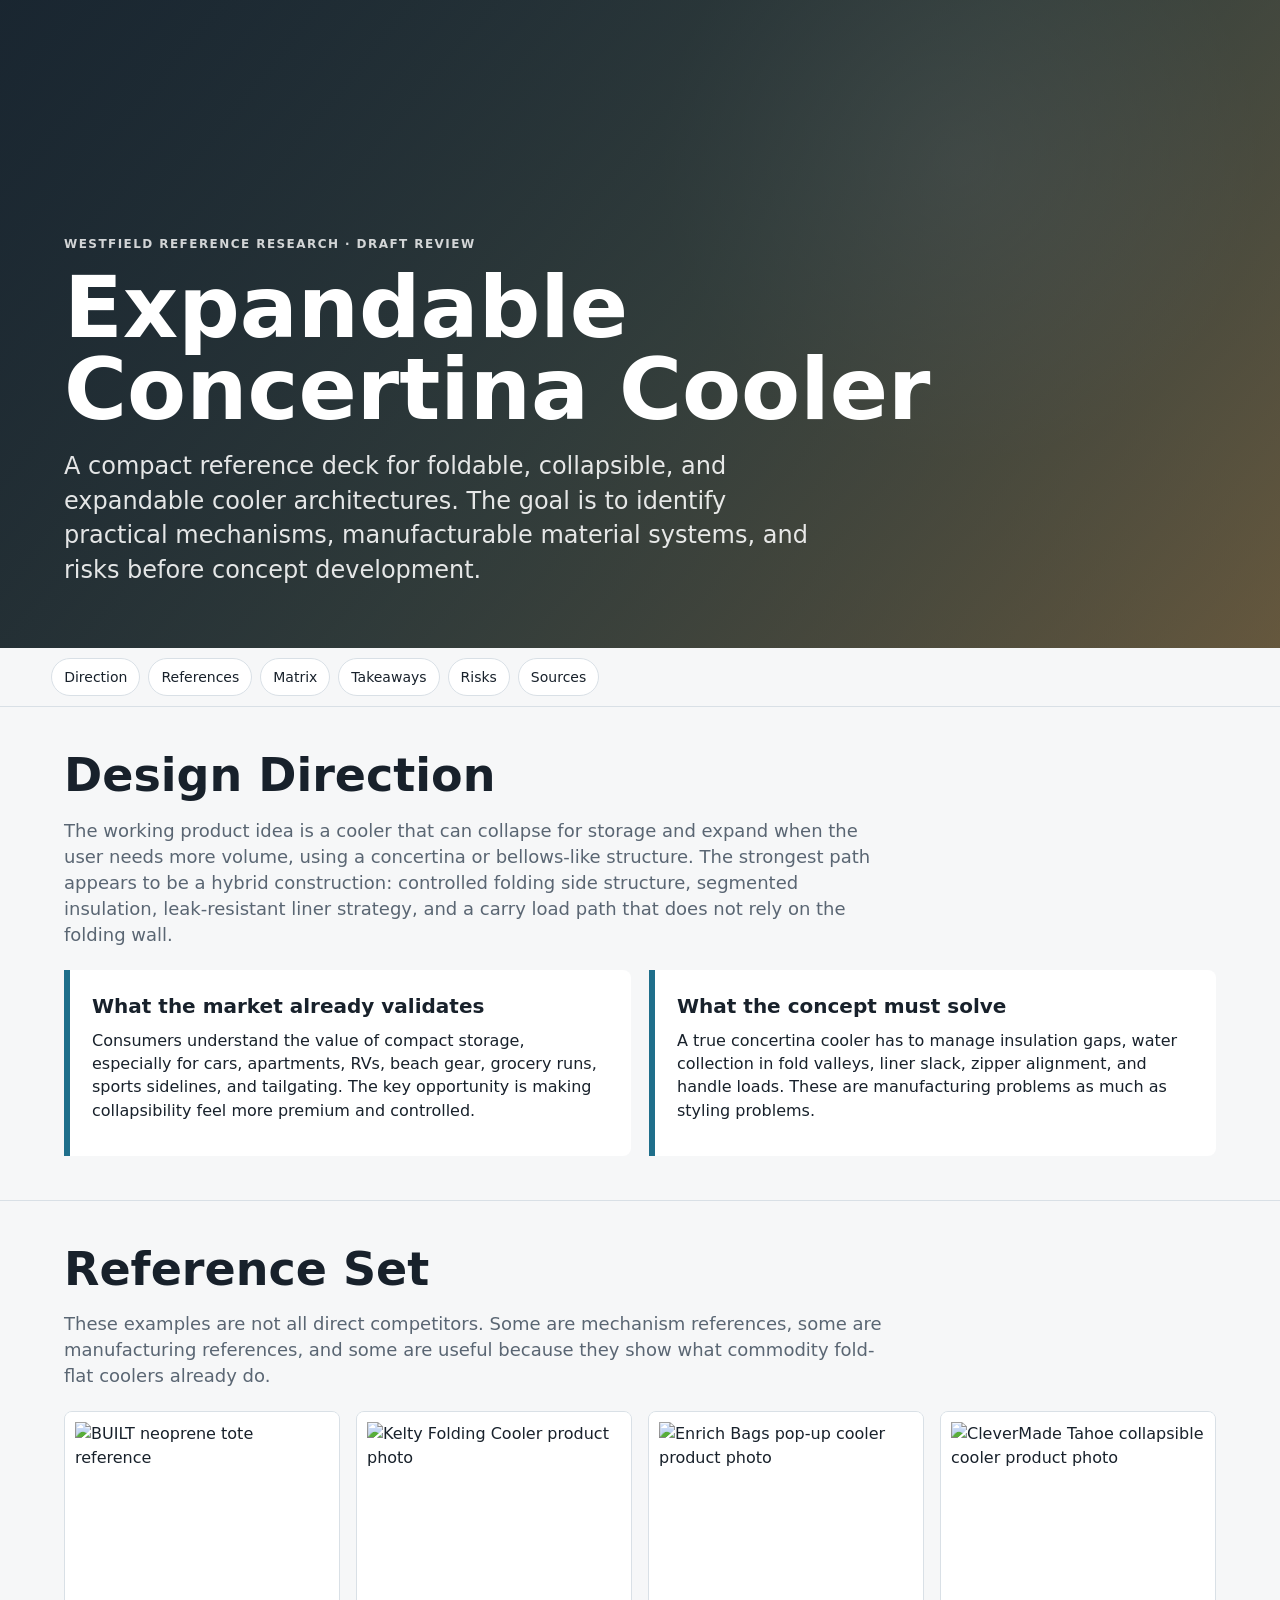
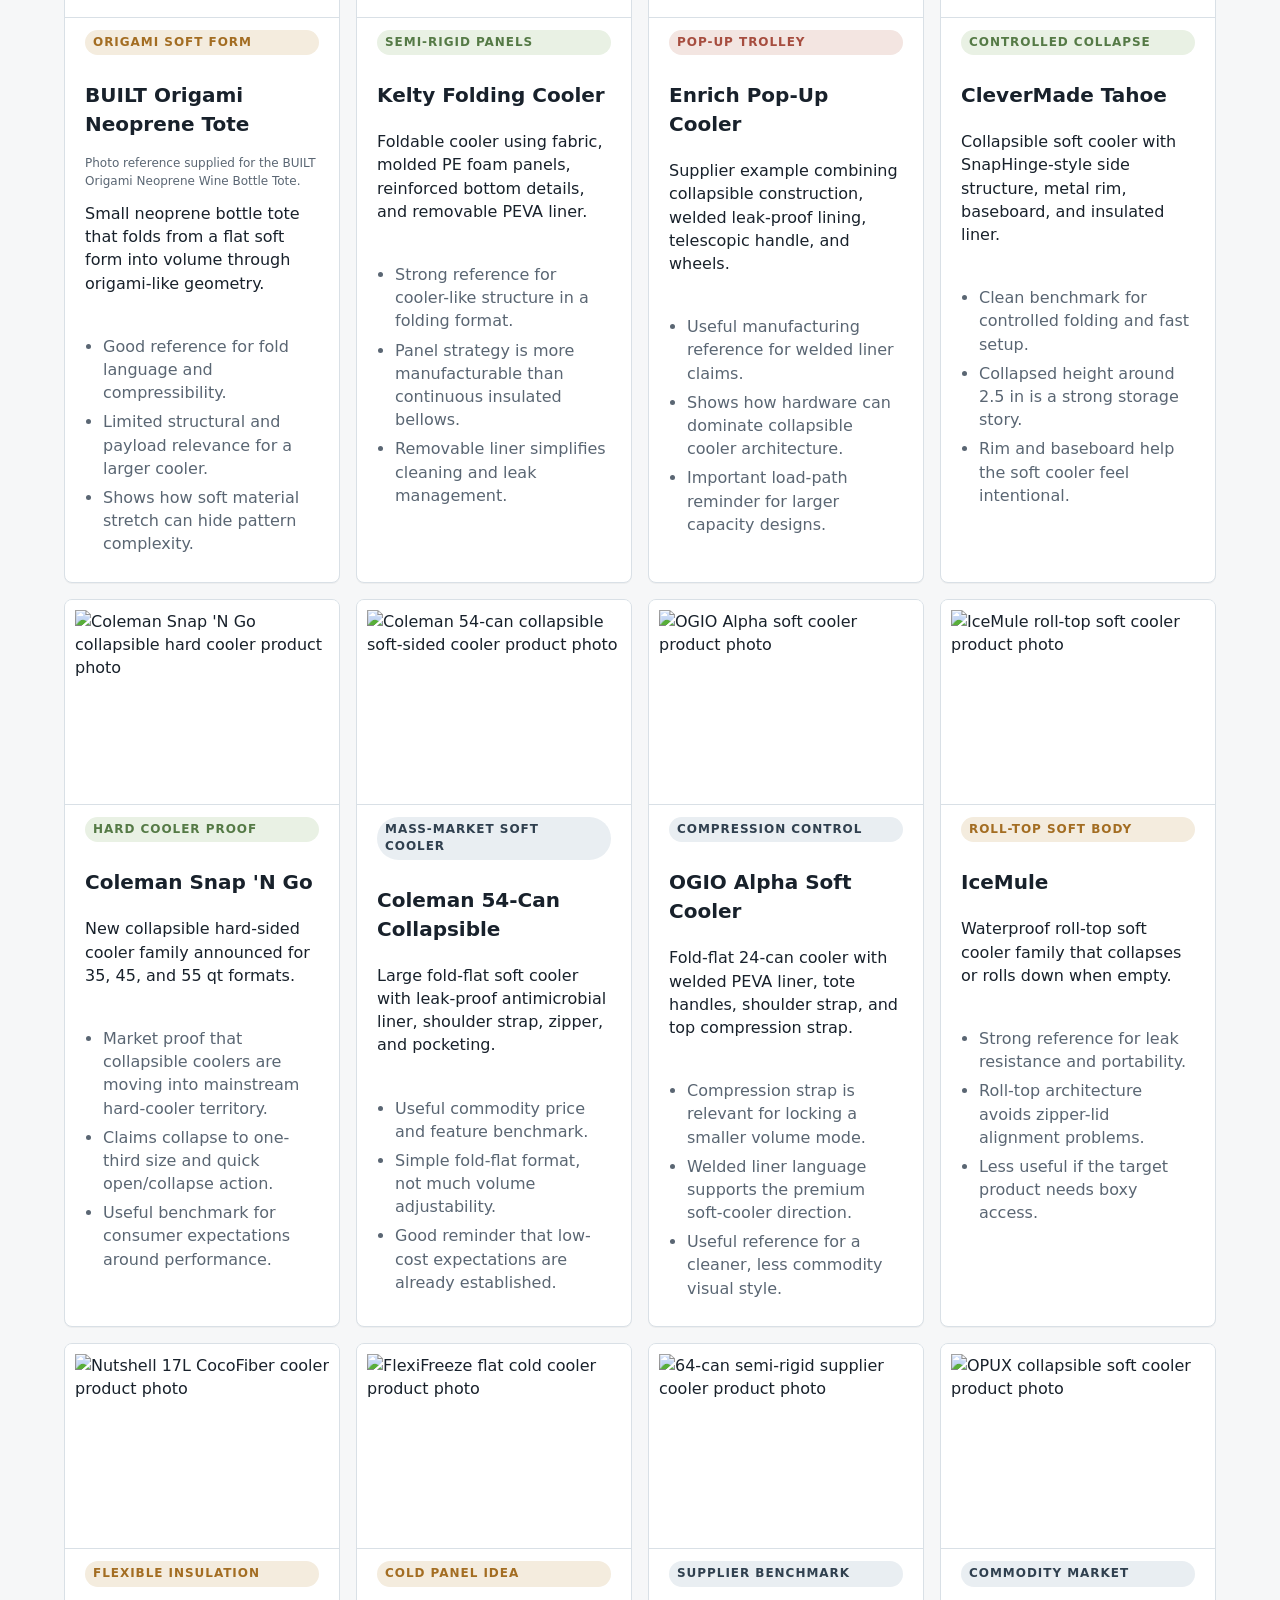
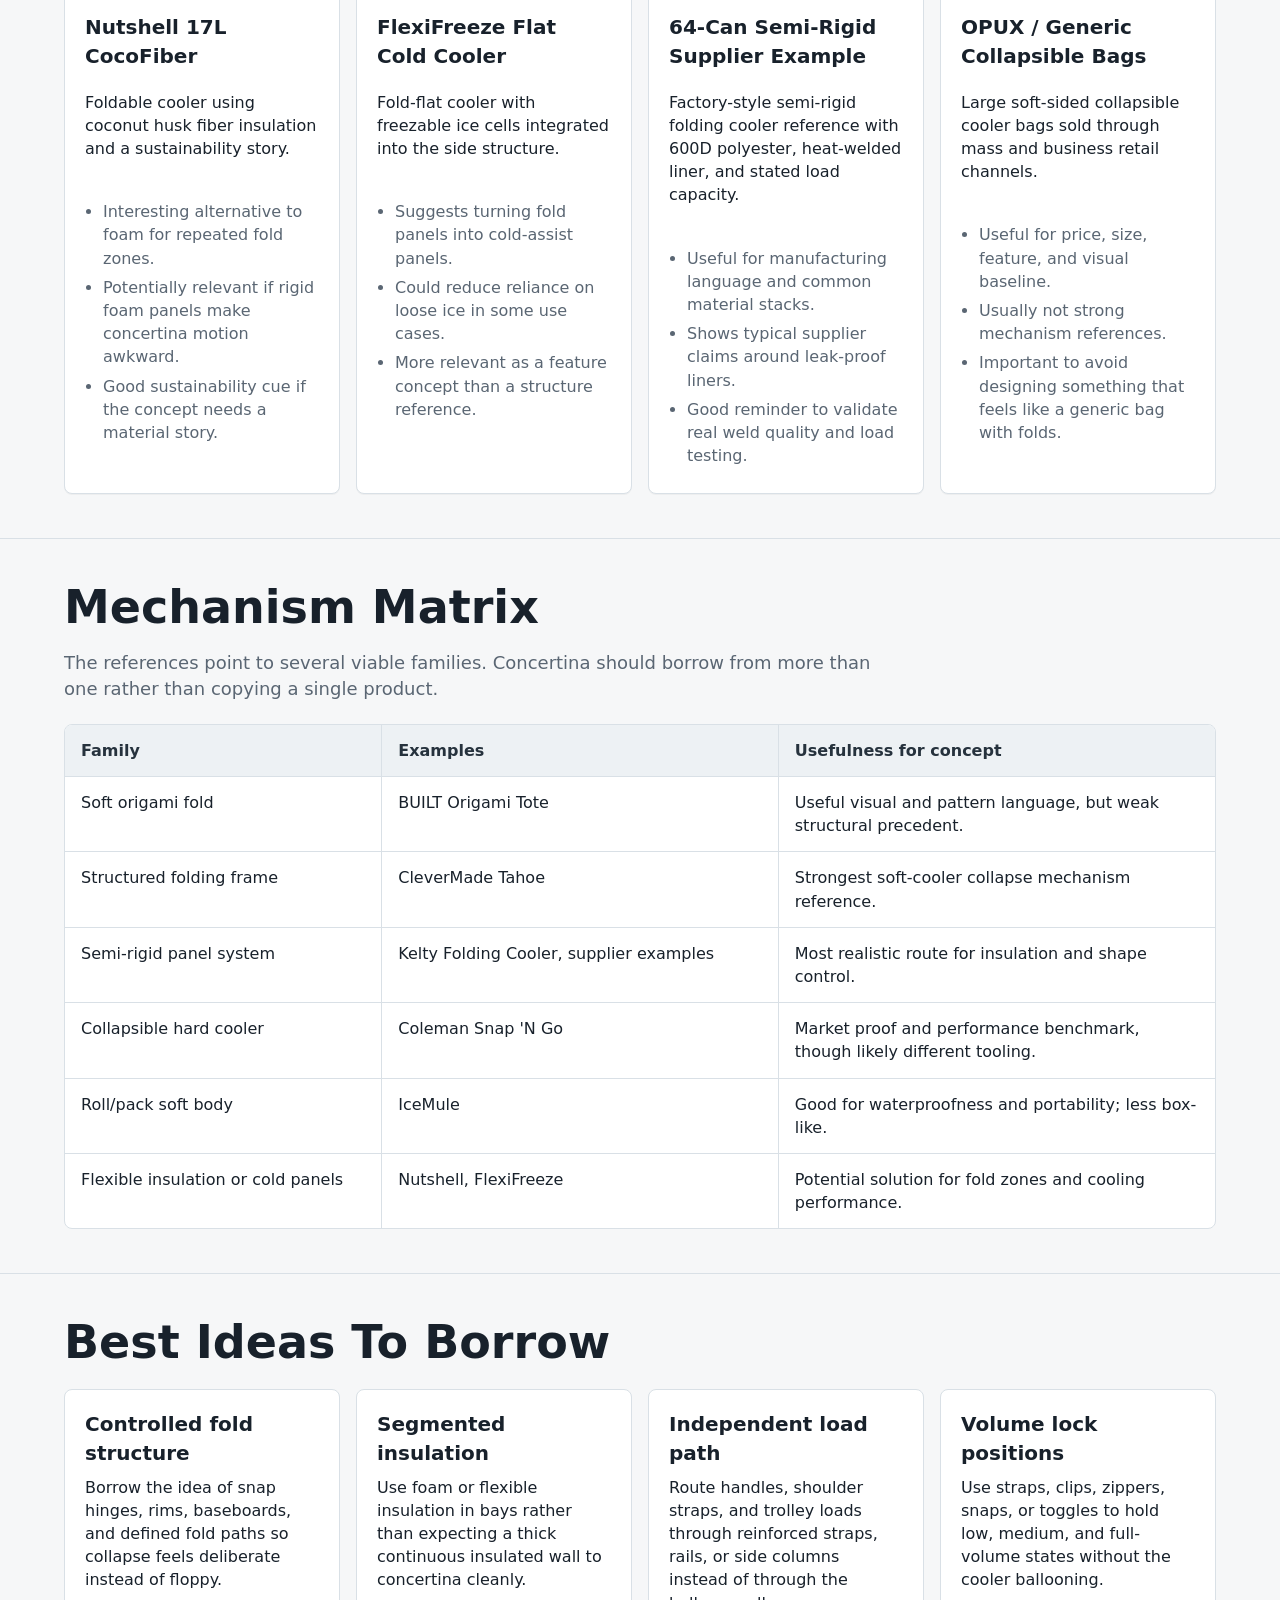
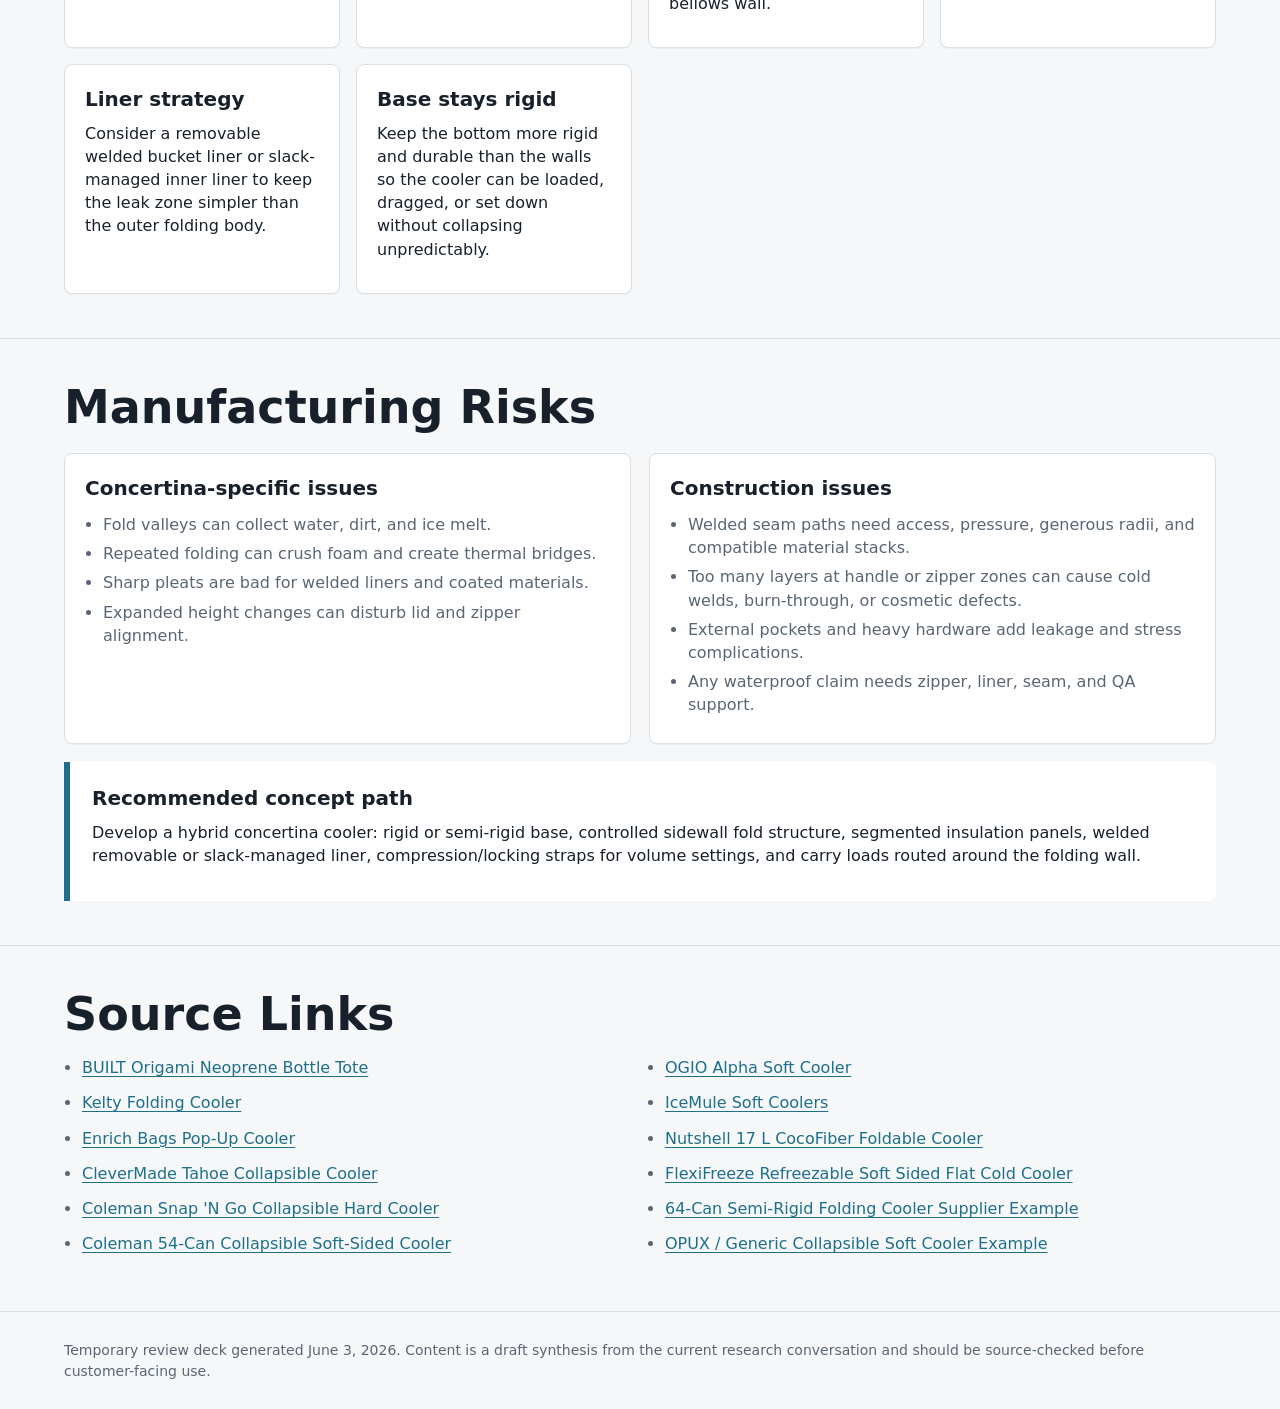
==== concertina-cooler-reference/index.html @ 9e37e523 "Update concertina cooler landscape PDF deck" ====
<!doctype html>
<html lang="en">
<head>
  <meta charset="utf-8">
  <meta name="viewport" content="width=device-width, initial-scale=1">
  <title>Expandable Cooler Reference Deck</title>
  <style>
    :root {
      color-scheme: light;
      --ink: #18212b;
      --muted: #5a6673;
      --line: #d9e0e6;
      --paper: #f6f7f8;
      --panel: #ffffff;
      --blue: #1f6f8b;
      --green: #557a46;
      --gold: #a36d22;
      --red: #a64d3f;
    }
    * { box-sizing: border-box; }
    body {
      margin: 0;
      font-family: Inter, ui-sans-serif, system-ui, -apple-system, BlinkMacSystemFont, "Segoe UI", sans-serif;
      color: var(--ink);
      background: var(--paper);
      line-height: 1.45;
    }
    a { color: var(--blue); text-decoration-thickness: 1px; text-underline-offset: 3px; }
    header {
      min-height: 72vh;
      display: grid;
      align-items: end;
      padding: 48px clamp(18px, 5vw, 72px);
      background:
        linear-gradient(120deg, rgba(24,33,43,.88), rgba(24,33,43,.55)),
        radial-gradient(circle at 75% 25%, rgba(255,255,255,.18), transparent 28%),
        linear-gradient(135deg, #244a58, #6f7f61 52%, #c49a54);
      color: white;
    }
    .hero-inner { max-width: 1120px; }
    .eyebrow {
      text-transform: uppercase;
      letter-spacing: .12em;
      font-size: 12px;
      font-weight: 800;
      opacity: .8;
    }
    h1 {
      margin: 12px 0 18px;
      max-width: 920px;
      font-size: clamp(42px, 8vw, 86px);
      line-height: .96;
      letter-spacing: 0;
    }
    .hero-copy {
      max-width: 760px;
      font-size: clamp(17px, 2.2vw, 24px);
      color: rgba(255,255,255,.88);
    }
    nav {
      position: sticky;
      top: 0;
      z-index: 5;
      display: flex;
      gap: 8px;
      overflow-x: auto;
      padding: 10px clamp(14px, 4vw, 56px);
      border-bottom: 1px solid var(--line);
      background: rgba(246,247,248,.92);
      backdrop-filter: blur(12px);
    }
    nav a {
      white-space: nowrap;
      padding: 8px 12px;
      border: 1px solid var(--line);
      border-radius: 999px;
      background: white;
      color: var(--ink);
      font-size: 14px;
      text-decoration: none;
    }
    section {
      padding: 44px clamp(18px, 5vw, 72px);
      border-bottom: 1px solid var(--line);
    }
    .section-inner { max-width: 1180px; margin: 0 auto; }
    h2 { margin: 0 0 18px; font-size: clamp(28px, 4vw, 46px); line-height: 1.05; letter-spacing: 0; }
    h3 { margin: 0 0 8px; font-size: 20px; letter-spacing: 0; }
    p { margin: 0 0 12px; }
    .lead { max-width: 820px; color: var(--muted); font-size: 18px; }
    .grid {
      display: grid;
      grid-template-columns: repeat(auto-fit, minmax(260px, 1fr));
      gap: 16px;
      margin-top: 22px;
    }
    .card {
      min-height: 230px;
      padding: 20px;
      border: 1px solid var(--line);
      border-radius: 8px;
      background: var(--panel);
      box-shadow: 0 1px 0 rgba(24,33,43,.04);
    }
    .card strong { display: block; margin-bottom: 6px; }
    .card.visual {
      display: flex;
      flex-direction: column;
      gap: 12px;
      padding: 0;
      overflow: hidden;
    }
    .card.visual .tag,
    .card.visual h3,
    .card.visual p,
    .card.visual ul {
      margin-left: 20px;
      margin-right: 20px;
    }
    .card.visual ul { margin-bottom: 20px; }
    .photo-frame {
      width: 100%;
      aspect-ratio: 4 / 3;
      margin: 0;
      background: #edf1f4;
      border-bottom: 1px solid var(--line);
      display: grid;
      place-items: center;
      overflow: hidden;
    }
    .photo-frame img {
      width: 100%;
      height: 100%;
      object-fit: contain;
      display: block;
      padding: 10px;
      background: white;
    }
    .photo-note {
      margin: -4px 20px 0;
      color: var(--muted);
      font-size: 12px;
    }
    .tag {
      display: inline-block;
      margin-bottom: 14px;
      padding: 4px 8px;
      border-radius: 999px;
      background: #e9eef2;
      color: #30404f;
      font-size: 12px;
      font-weight: 800;
      text-transform: uppercase;
      letter-spacing: .08em;
    }
    .tag.green { background: #e9f1e4; color: var(--green); }
    .tag.gold { background: #f4ecde; color: var(--gold); }
    .tag.red { background: #f3e5e1; color: var(--red); }
    ul {
      margin: 10px 0 0;
      padding-left: 18px;
      color: var(--muted);
    }
    li { margin: 6px 0; }
    .matrix {
      display: grid;
      grid-template-columns: minmax(160px, .8fr) minmax(220px, 1fr) minmax(220px, 1.1fr);
      border: 1px solid var(--line);
      border-radius: 8px;
      overflow: hidden;
      background: white;
      margin-top: 22px;
    }
    .matrix div { padding: 14px 16px; border-bottom: 1px solid var(--line); border-right: 1px solid var(--line); }
    .matrix div:nth-child(3n) { border-right: 0; }
    .matrix div:nth-last-child(-n+3) { border-bottom: 0; }
    .head { font-weight: 800; background: #edf1f4; color: #26323d; }
    .split {
      display: grid;
      grid-template-columns: 1fr 1fr;
      gap: 18px;
      margin-top: 22px;
    }
    .callout {
      padding: 22px;
      border-left: 6px solid var(--blue);
      background: white;
      border-radius: 0 8px 8px 0;
    }
    .source-list {
      columns: 2;
      column-gap: 32px;
      margin-top: 16px;
    }
    .source-list li { break-inside: avoid; margin: 0 0 12px; }
    footer { padding: 28px clamp(18px, 5vw, 72px); color: var(--muted); font-size: 14px; }
    @media (max-width: 760px) {
      header { min-height: 64vh; }
      .matrix { grid-template-columns: 1fr; }
      .matrix div { border-right: 0; }
      .matrix .head:nth-child(2), .matrix .head:nth-child(3) { display: none; }
      .split { grid-template-columns: 1fr; }
      .source-list { columns: 1; }
    }
    @media print {
      @page { size: letter landscape; margin: .34in; }
      html, body {
        width: 11in;
        background: white;
        -webkit-print-color-adjust: exact;
        print-color-adjust: exact;
      }
      body { font-size: 10.5px; line-height: 1.25; }
      nav { display: none; }
      header,
      section,
      footer {
        break-after: page;
        page-break-after: always;
        border-bottom: 0;
      }
      header {
        min-height: 7.7in;
        padding: .56in;
        align-items: end;
      }
      h1 { font-size: 56px; max-width: 8.4in; }
      .hero-copy { font-size: 17px; max-width: 7.4in; }
      section { padding: 0; }
      .section-inner { max-width: none; width: 100%; }
      h2 { font-size: 30px; margin-bottom: 8px; }
      h3 { font-size: 13px; margin-bottom: 4px; }
      p { margin-bottom: 6px; }
      ul { margin-top: 5px; padding-left: 13px; }
      li { margin: 2px 0; }
      .lead { max-width: 8.8in; font-size: 12px; }
      .grid {
        grid-template-columns: repeat(4, 1fr);
        gap: 8px;
        margin-top: 10px;
      }
      .card {
        min-height: 0;
        padding: 10px;
        box-shadow: none;
        break-inside: avoid;
        page-break-inside: avoid;
      }
      .card.visual { gap: 5px; }
      .card.visual .tag,
      .card.visual h3,
      .card.visual p,
      .card.visual ul {
        margin-left: 9px;
        margin-right: 9px;
      }
      .card.visual ul { margin-bottom: 8px; }
      .photo-frame { aspect-ratio: 4 / 3; }
      .photo-frame img { padding: 5px; }
      .photo-note { margin: -2px 9px 0; font-size: 8.5px; }
      .tag {
        margin-bottom: 4px;
        padding: 3px 5px;
        font-size: 8px;
      }
      .split {
        grid-template-columns: 1fr 1fr;
        gap: 10px;
        margin-top: 10px;
      }
      .callout { padding: 12px; border-left-width: 4px; }
      .matrix { margin-top: 10px; }
      .matrix div { padding: 8px 10px; }
      .source-list { columns: 2; column-gap: 24px; }
      footer { display: none; }
    }
  </style>
</head>
<body>
  <header>
    <div class="hero-inner">
      <div class="eyebrow">Westfield reference research · draft review</div>
      <h1>Expandable Concertina Cooler</h1>
      <p class="hero-copy">A compact reference deck for foldable, collapsible, and expandable cooler architectures. The goal is to identify practical mechanisms, manufacturable material systems, and risks before concept development.</p>
    </div>
  </header>

  <nav aria-label="Deck sections">
    <a href="#direction">Direction</a>
    <a href="#references">References</a>
    <a href="#matrix">Matrix</a>
    <a href="#takeaways">Takeaways</a>
    <a href="#risks">Risks</a>
    <a href="#sources">Sources</a>
  </nav>

  <section id="direction">
    <div class="section-inner">
      <h2>Design Direction</h2>
      <p class="lead">The working product idea is a cooler that can collapse for storage and expand when the user needs more volume, using a concertina or bellows-like structure. The strongest path appears to be a hybrid construction: controlled folding side structure, segmented insulation, leak-resistant liner strategy, and a carry load path that does not rely on the folding wall.</p>
      <div class="split">
        <div class="callout">
          <h3>What the market already validates</h3>
          <p>Consumers understand the value of compact storage, especially for cars, apartments, RVs, beach gear, grocery runs, sports sidelines, and tailgating. The key opportunity is making collapsibility feel more premium and controlled.</p>
        </div>
        <div class="callout">
          <h3>What the concept must solve</h3>
          <p>A true concertina cooler has to manage insulation gaps, water collection in fold valleys, liner slack, zipper alignment, and handle loads. These are manufacturing problems as much as styling problems.</p>
        </div>
      </div>
    </div>
  </section>

  <section id="references">
    <div class="section-inner">
      <h2>Reference Set</h2>
      <p class="lead">These examples are not all direct competitors. Some are mechanism references, some are manufacturing references, and some are useful because they show what commodity fold-flat coolers already do.</p>
      <div class="grid">
        <article class="card visual">
          <figure class="photo-frame"><img src="assets/built-neoprene-tote.jpg" alt="BUILT neoprene tote reference"></figure>
          <span class="tag gold">Origami soft form</span>
          <h3>BUILT Origami Neoprene Tote</h3>
          <p class="photo-note">Photo reference supplied for the BUILT Origami Neoprene Wine Bottle Tote.</p>
          <p>Small neoprene bottle tote that folds from a flat soft form into volume through origami-like geometry.</p>
          <ul>
            <li>Good reference for fold language and compressibility.</li>
            <li>Limited structural and payload relevance for a larger cooler.</li>
            <li>Shows how soft material stretch can hide pattern complexity.</li>
          </ul>
        </article>
        <article class="card visual">
          <figure class="photo-frame"><img src="assets/kelty-folding-cooler.jpg" alt="Kelty Folding Cooler product photo"></figure>
          <span class="tag green">Semi-rigid panels</span>
          <h3>Kelty Folding Cooler</h3>
          <p>Foldable cooler using fabric, molded PE foam panels, reinforced bottom details, and removable PEVA liner.</p>
          <ul>
            <li>Strong reference for cooler-like structure in a folding format.</li>
            <li>Panel strategy is more manufacturable than continuous insulated bellows.</li>
            <li>Removable liner simplifies cleaning and leak management.</li>
          </ul>
        </article>
        <article class="card visual">
          <figure class="photo-frame"><img src="assets/enrich-pop-up-cooler.jpg" alt="Enrich Bags pop-up cooler product photo"></figure>
          <span class="tag red">Pop-up trolley</span>
          <h3>Enrich Pop-Up Cooler</h3>
          <p>Supplier example combining collapsible construction, welded leak-proof lining, telescopic handle, and wheels.</p>
          <ul>
            <li>Useful manufacturing reference for welded liner claims.</li>
            <li>Shows how hardware can dominate collapsible cooler architecture.</li>
            <li>Important load-path reminder for larger capacity designs.</li>
          </ul>
        </article>
        <article class="card visual">
          <figure class="photo-frame"><img src="assets/clevermade-tahoe.jpg" alt="CleverMade Tahoe collapsible cooler product photo"></figure>
          <span class="tag green">Controlled collapse</span>
          <h3>CleverMade Tahoe</h3>
          <p>Collapsible soft cooler with SnapHinge-style side structure, metal rim, baseboard, and insulated liner.</p>
          <ul>
            <li>Clean benchmark for controlled folding and fast setup.</li>
            <li>Collapsed height around 2.5 in is a strong storage story.</li>
            <li>Rim and baseboard help the soft cooler feel intentional.</li>
          </ul>
        </article>
        <article class="card visual">
          <figure class="photo-frame"><img src="assets/coleman-snap-go.jpg" alt="Coleman Snap 'N Go collapsible hard cooler product photo"></figure>
          <span class="tag green">Hard cooler proof</span>
          <h3>Coleman Snap 'N Go</h3>
          <p>New collapsible hard-sided cooler family announced for 35, 45, and 55 qt formats.</p>
          <ul>
            <li>Market proof that collapsible coolers are moving into mainstream hard-cooler territory.</li>
            <li>Claims collapse to one-third size and quick open/collapse action.</li>
            <li>Useful benchmark for consumer expectations around performance.</li>
          </ul>
        </article>
        <article class="card visual">
          <figure class="photo-frame"><img src="assets/coleman-54-can.jpg" alt="Coleman 54-can collapsible soft-sided cooler product photo"></figure>
          <span class="tag">Mass-market soft cooler</span>
          <h3>Coleman 54-Can Collapsible</h3>
          <p>Large fold-flat soft cooler with leak-proof antimicrobial liner, shoulder strap, zipper, and pocketing.</p>
          <ul>
            <li>Useful commodity price and feature benchmark.</li>
            <li>Simple fold-flat format, not much volume adjustability.</li>
            <li>Good reminder that low-cost expectations are already established.</li>
          </ul>
        </article>
        <article class="card visual">
          <figure class="photo-frame"><img src="assets/ogio-alpha.jpg" alt="OGIO Alpha soft cooler product photo"></figure>
          <span class="tag">Compression control</span>
          <h3>OGIO Alpha Soft Cooler</h3>
          <p>Fold-flat 24-can cooler with welded PEVA liner, tote handles, shoulder strap, and top compression strap.</p>
          <ul>
            <li>Compression strap is relevant for locking a smaller volume mode.</li>
            <li>Welded liner language supports the premium soft-cooler direction.</li>
            <li>Useful reference for a cleaner, less commodity visual style.</li>
          </ul>
        </article>
        <article class="card visual">
          <figure class="photo-frame"><img src="assets/icemule-classic.jpg" alt="IceMule roll-top soft cooler product photo"></figure>
          <span class="tag gold">Roll-top soft body</span>
          <h3>IceMule</h3>
          <p>Waterproof roll-top soft cooler family that collapses or rolls down when empty.</p>
          <ul>
            <li>Strong reference for leak resistance and portability.</li>
            <li>Roll-top architecture avoids zipper-lid alignment problems.</li>
            <li>Less useful if the target product needs boxy access.</li>
          </ul>
        </article>
        <article class="card visual">
          <figure class="photo-frame"><img src="assets/nutshell-17l.jpg" alt="Nutshell 17L CocoFiber cooler product photo"></figure>
          <span class="tag gold">Flexible insulation</span>
          <h3>Nutshell 17L CocoFiber</h3>
          <p>Foldable cooler using coconut husk fiber insulation and a sustainability story.</p>
          <ul>
            <li>Interesting alternative to foam for repeated fold zones.</li>
            <li>Potentially relevant if rigid foam panels make concertina motion awkward.</li>
            <li>Good sustainability cue if the concept needs a material story.</li>
          </ul>
        </article>
        <article class="card visual">
          <figure class="photo-frame"><img src="assets/flexifreeze-flat-cold.jpg" alt="FlexiFreeze flat cold cooler product photo"></figure>
          <span class="tag gold">Cold panel idea</span>
          <h3>FlexiFreeze Flat Cold Cooler</h3>
          <p>Fold-flat cooler with freezable ice cells integrated into the side structure.</p>
          <ul>
            <li>Suggests turning fold panels into cold-assist panels.</li>
            <li>Could reduce reliance on loose ice in some use cases.</li>
            <li>More relevant as a feature concept than a structure reference.</li>
          </ul>
        </article>
        <article class="card visual">
          <figure class="photo-frame"><img src="assets/supplier-64-can.jpg" alt="64-can semi-rigid supplier cooler product photo"></figure>
          <span class="tag">Supplier benchmark</span>
          <h3>64-Can Semi-Rigid Supplier Example</h3>
          <p>Factory-style semi-rigid folding cooler reference with 600D polyester, heat-welded liner, and stated load capacity.</p>
          <ul>
            <li>Useful for manufacturing language and common material stacks.</li>
            <li>Shows typical supplier claims around leak-proof liners.</li>
            <li>Good reminder to validate real weld quality and load testing.</li>
          </ul>
        </article>
        <article class="card visual">
          <figure class="photo-frame"><img src="assets/opux-cooler.jpg" alt="OPUX collapsible soft cooler product photo"></figure>
          <span class="tag">Commodity market</span>
          <h3>OPUX / Generic Collapsible Bags</h3>
          <p>Large soft-sided collapsible cooler bags sold through mass and business retail channels.</p>
          <ul>
            <li>Useful for price, size, feature, and visual baseline.</li>
            <li>Usually not strong mechanism references.</li>
            <li>Important to avoid designing something that feels like a generic bag with folds.</li>
          </ul>
        </article>
      </div>
    </div>
  </section>

  <section id="matrix">
    <div class="section-inner">
      <h2>Mechanism Matrix</h2>
      <p class="lead">The references point to several viable families. Concertina should borrow from more than one rather than copying a single product.</p>
      <div class="matrix">
        <div class="head">Family</div><div class="head">Examples</div><div class="head">Usefulness for concept</div>
        <div>Soft origami fold</div><div>BUILT Origami Tote</div><div>Useful visual and pattern language, but weak structural precedent.</div>
        <div>Structured folding frame</div><div>CleverMade Tahoe</div><div>Strongest soft-cooler collapse mechanism reference.</div>
        <div>Semi-rigid panel system</div><div>Kelty Folding Cooler, supplier examples</div><div>Most realistic route for insulation and shape control.</div>
        <div>Collapsible hard cooler</div><div>Coleman Snap 'N Go</div><div>Market proof and performance benchmark, though likely different tooling.</div>
        <div>Roll/pack soft body</div><div>IceMule</div><div>Good for waterproofness and portability; less box-like.</div>
        <div>Flexible insulation or cold panels</div><div>Nutshell, FlexiFreeze</div><div>Potential solution for fold zones and cooling performance.</div>
      </div>
    </div>
  </section>

  <section id="takeaways">
    <div class="section-inner">
      <h2>Best Ideas To Borrow</h2>
      <div class="grid">
        <div class="card"><h3>Controlled fold structure</h3><p>Borrow the idea of snap hinges, rims, baseboards, and defined fold paths so collapse feels deliberate instead of floppy.</p></div>
        <div class="card"><h3>Segmented insulation</h3><p>Use foam or flexible insulation in bays rather than expecting a thick continuous insulated wall to concertina cleanly.</p></div>
        <div class="card"><h3>Independent load path</h3><p>Route handles, shoulder straps, and trolley loads through reinforced straps, rails, or side columns instead of through the bellows wall.</p></div>
        <div class="card"><h3>Volume lock positions</h3><p>Use straps, clips, zippers, snaps, or toggles to hold low, medium, and full-volume states without the cooler ballooning.</p></div>
        <div class="card"><h3>Liner strategy</h3><p>Consider a removable welded bucket liner or slack-managed inner liner to keep the leak zone simpler than the outer folding body.</p></div>
        <div class="card"><h3>Base stays rigid</h3><p>Keep the bottom more rigid and durable than the walls so the cooler can be loaded, dragged, or set down without collapsing unpredictably.</p></div>
      </div>
    </div>
  </section>

  <section id="risks">
    <div class="section-inner">
      <h2>Manufacturing Risks</h2>
      <div class="split">
        <div class="card">
          <h3>Concertina-specific issues</h3>
          <ul>
            <li>Fold valleys can collect water, dirt, and ice melt.</li>
            <li>Repeated folding can crush foam and create thermal bridges.</li>
            <li>Sharp pleats are bad for welded liners and coated materials.</li>
            <li>Expanded height changes can disturb lid and zipper alignment.</li>
          </ul>
        </div>
        <div class="card">
          <h3>Construction issues</h3>
          <ul>
            <li>Welded seam paths need access, pressure, generous radii, and compatible material stacks.</li>
            <li>Too many layers at handle or zipper zones can cause cold welds, burn-through, or cosmetic defects.</li>
            <li>External pockets and heavy hardware add leakage and stress complications.</li>
            <li>Any waterproof claim needs zipper, liner, seam, and QA support.</li>
          </ul>
        </div>
      </div>
      <div class="callout" style="margin-top:18px">
        <h3>Recommended concept path</h3>
        <p>Develop a hybrid concertina cooler: rigid or semi-rigid base, controlled sidewall fold structure, segmented insulation panels, welded removable or slack-managed liner, compression/locking straps for volume settings, and carry loads routed around the folding wall.</p>
      </div>
    </div>
  </section>

  <section id="sources">
    <div class="section-inner">
      <h2>Source Links</h2>
      <ul class="source-list">
        <li><a href="https://us.amazon.com/Built-OTW-BLK-Origami-Resistant-Neoprene/dp/B00E1GE8J8" target="_blank" rel="noreferrer">BUILT Origami Neoprene Bottle Tote</a></li>
        <li><a href="https://www.campingworld.com/kelty-folding-cooler-206275.html" target="_blank" rel="noreferrer">Kelty Folding Cooler</a></li>
        <li><a href="https://enrichbags.en.made-in-china.com/product/SCwJNXsreVhd/China-24-Can-Pop-up-Cooler-Bag-Lightweight-Insulated-Waterproof-Portable-and-Collapsible-for-Travel-Picnics-Hiking-Camping-and-BBQ.html" target="_blank" rel="noreferrer">Enrich Bags Pop-Up Cooler</a></li>
        <li><a href="https://www.clevermade.com/products/eco-tahoe-collapsible-cooler" target="_blank" rel="noreferrer">CleverMade Tahoe Collapsible Cooler</a></li>
        <li><a href="https://ir.newellbrands.com/node/30211/pdf" target="_blank" rel="noreferrer">Coleman Snap 'N Go Collapsible Hard Cooler</a></li>
        <li><a href="https://www.campingworld.com/coleman-54-can-collapsible-soft-sided-cooler-742496.html" target="_blank" rel="noreferrer">Coleman 54-Can Collapsible Soft-Sided Cooler</a></li>
        <li><a href="https://www.golfdiscount.com/products/ogio-2025-soft-cooler" target="_blank" rel="noreferrer">OGIO Alpha Soft Cooler</a></li>
        <li><a href="https://icemule.com/" target="_blank" rel="noreferrer">IceMule Soft Coolers</a></li>
        <li><a href="https://www.rei.com/product/249129/nutshell-coolers-17-l-cocofiber-foldable-cooler" target="_blank" rel="noreferrer">Nutshell 17 L CocoFiber Foldable Cooler</a></li>
        <li><a href="https://flexifreeze.com/products/refreezable-soft-sided-cooler" target="_blank" rel="noreferrer">FlexiFreeze Refreezable Soft Sided Flat Cold Cooler</a></li>
        <li><a href="https://www.cooler-bag.com/Mobile-Cooler/64-can-large-semi-rigid-soft-folding-collapsible-cooler_product4080.html" target="_blank" rel="noreferrer">64-Can Semi-Rigid Folding Cooler Supplier Example</a></li>
        <li><a href="https://business.walmart.com/ip/OPUX-Cooler-Bag-60-Cans-Insulated-Soft-Collapsible-Portable-Cooler-Soft-Sided-Leakproof-Cooler-Beach-Camping-Shoulder-Strap-Ice-Chest-Travel-Road-Tri/16573770132" target="_blank" rel="noreferrer">OPUX / Generic Collapsible Soft Cooler Example</a></li>
      </ul>
    </div>
  </section>

  <footer>
    Temporary review deck generated June 3, 2026. Content is a draft synthesis from the current research conversation and should be source-checked before customer-facing use.
  </footer>
</body>
</html>
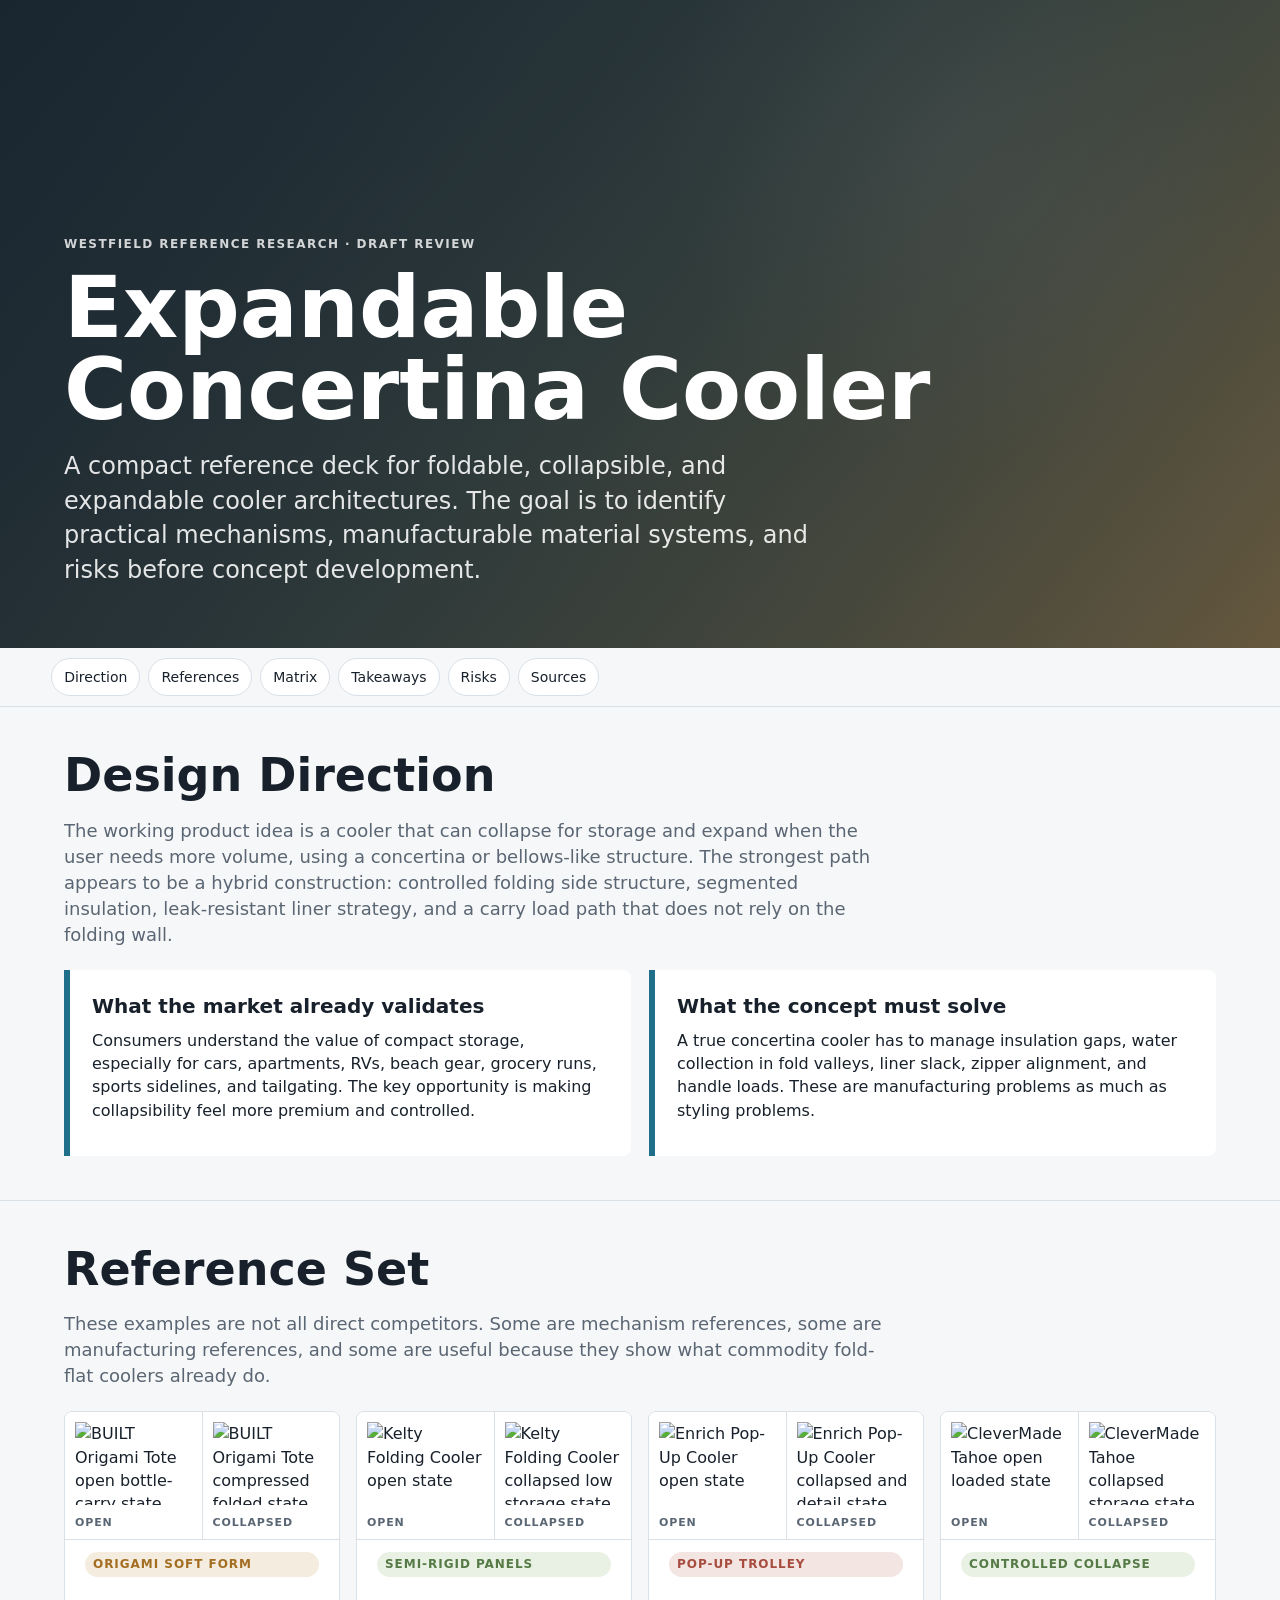
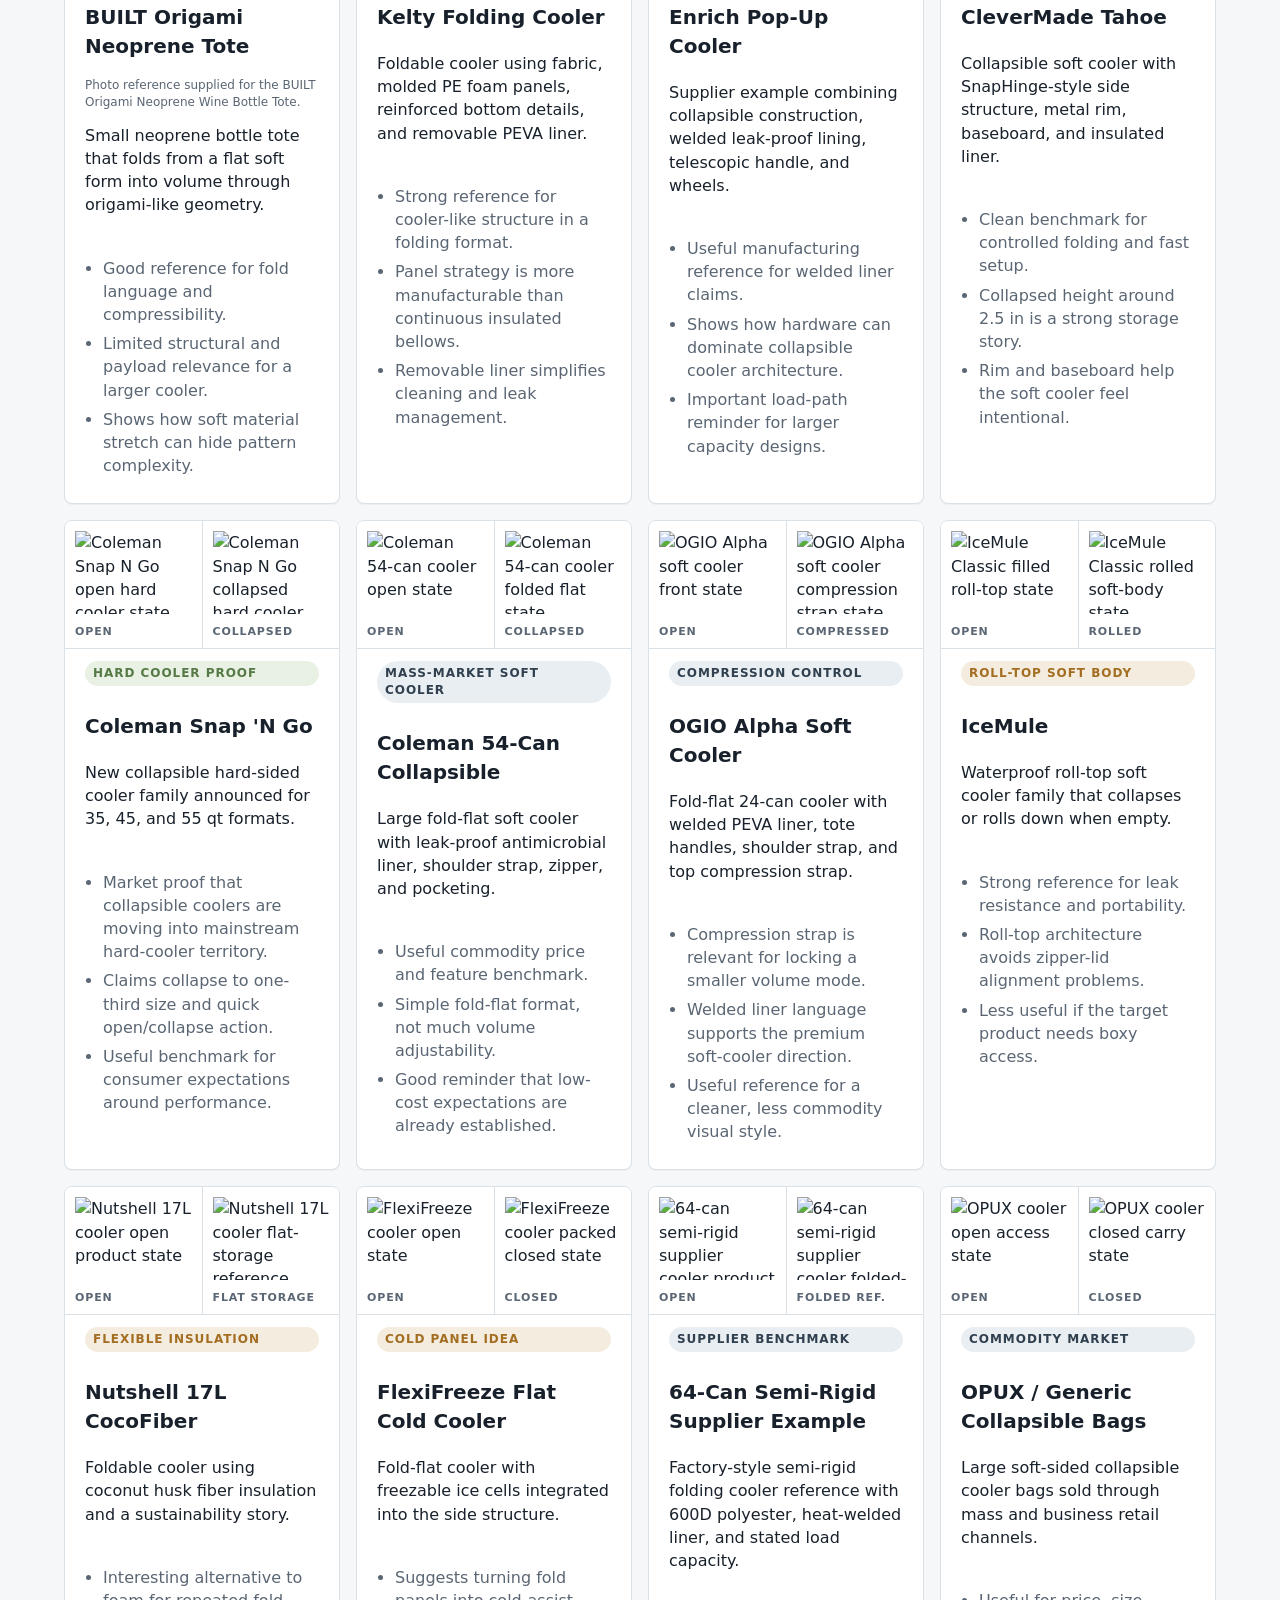
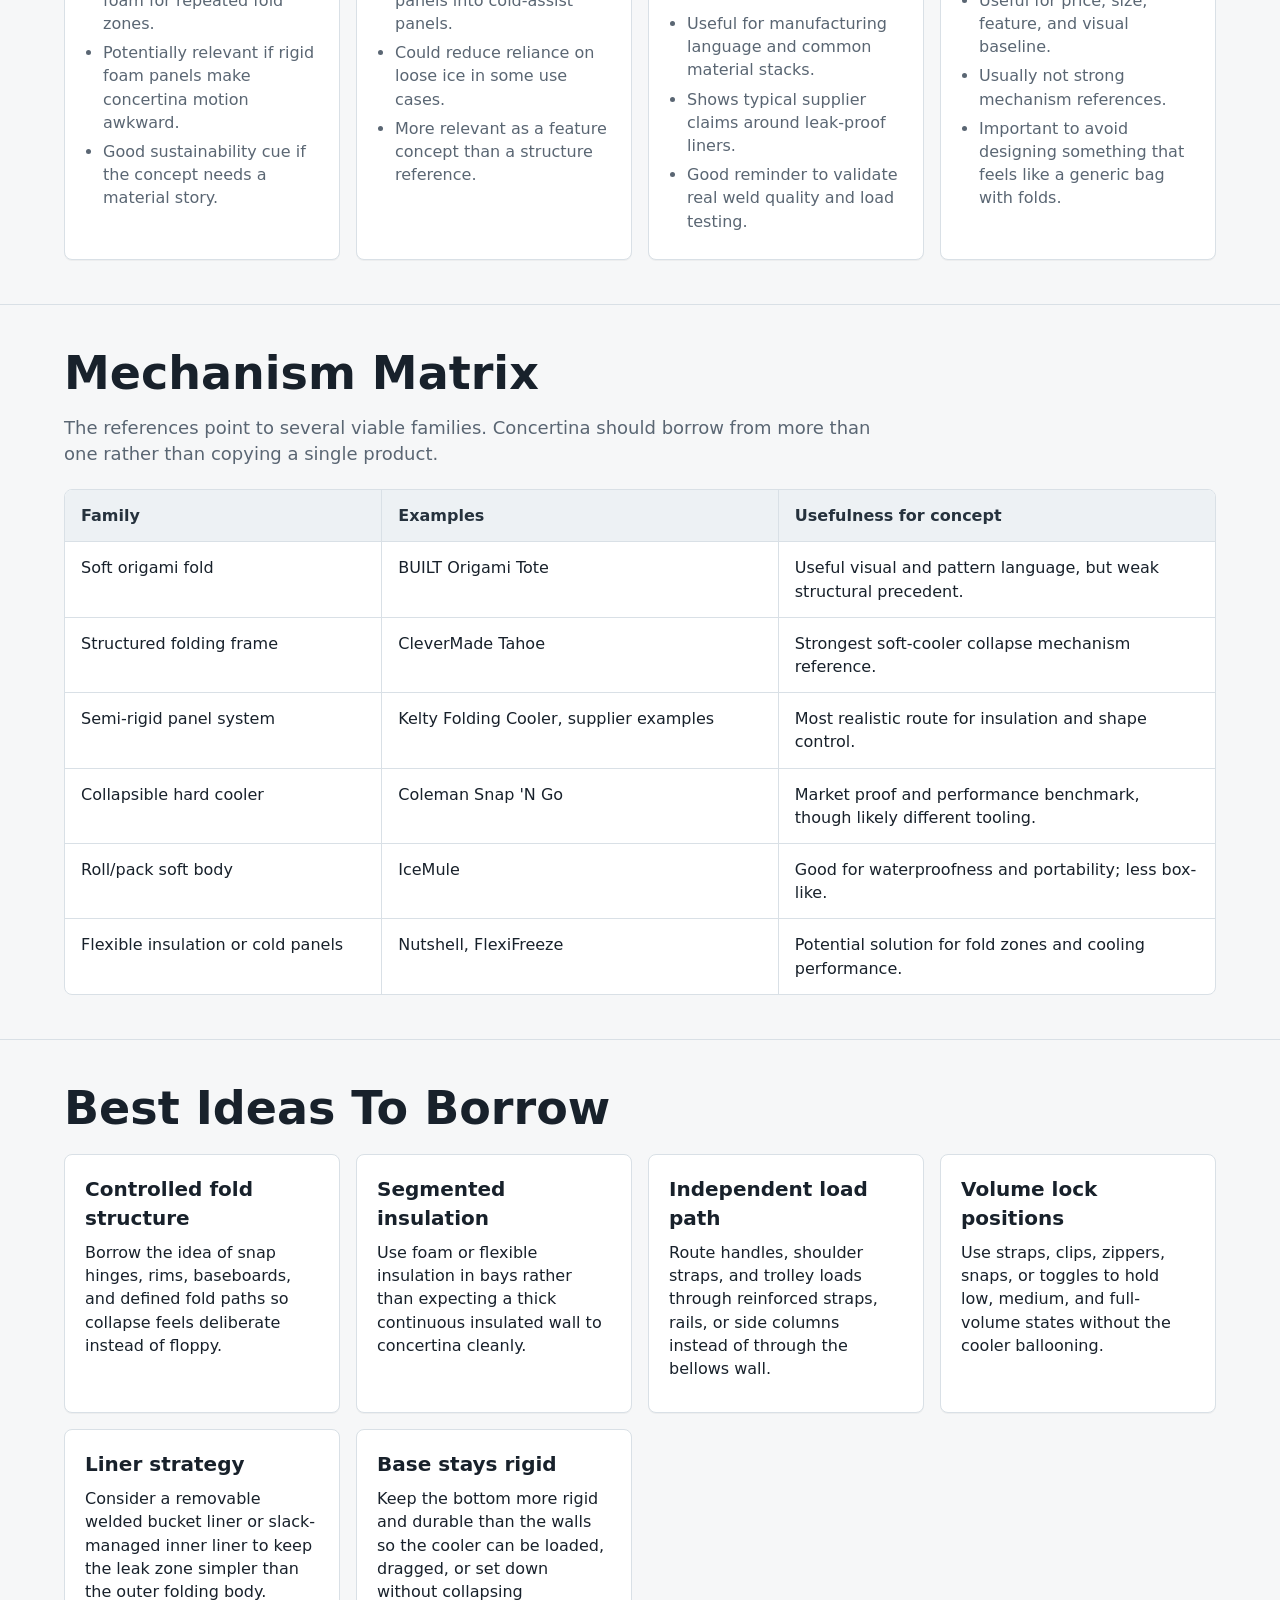
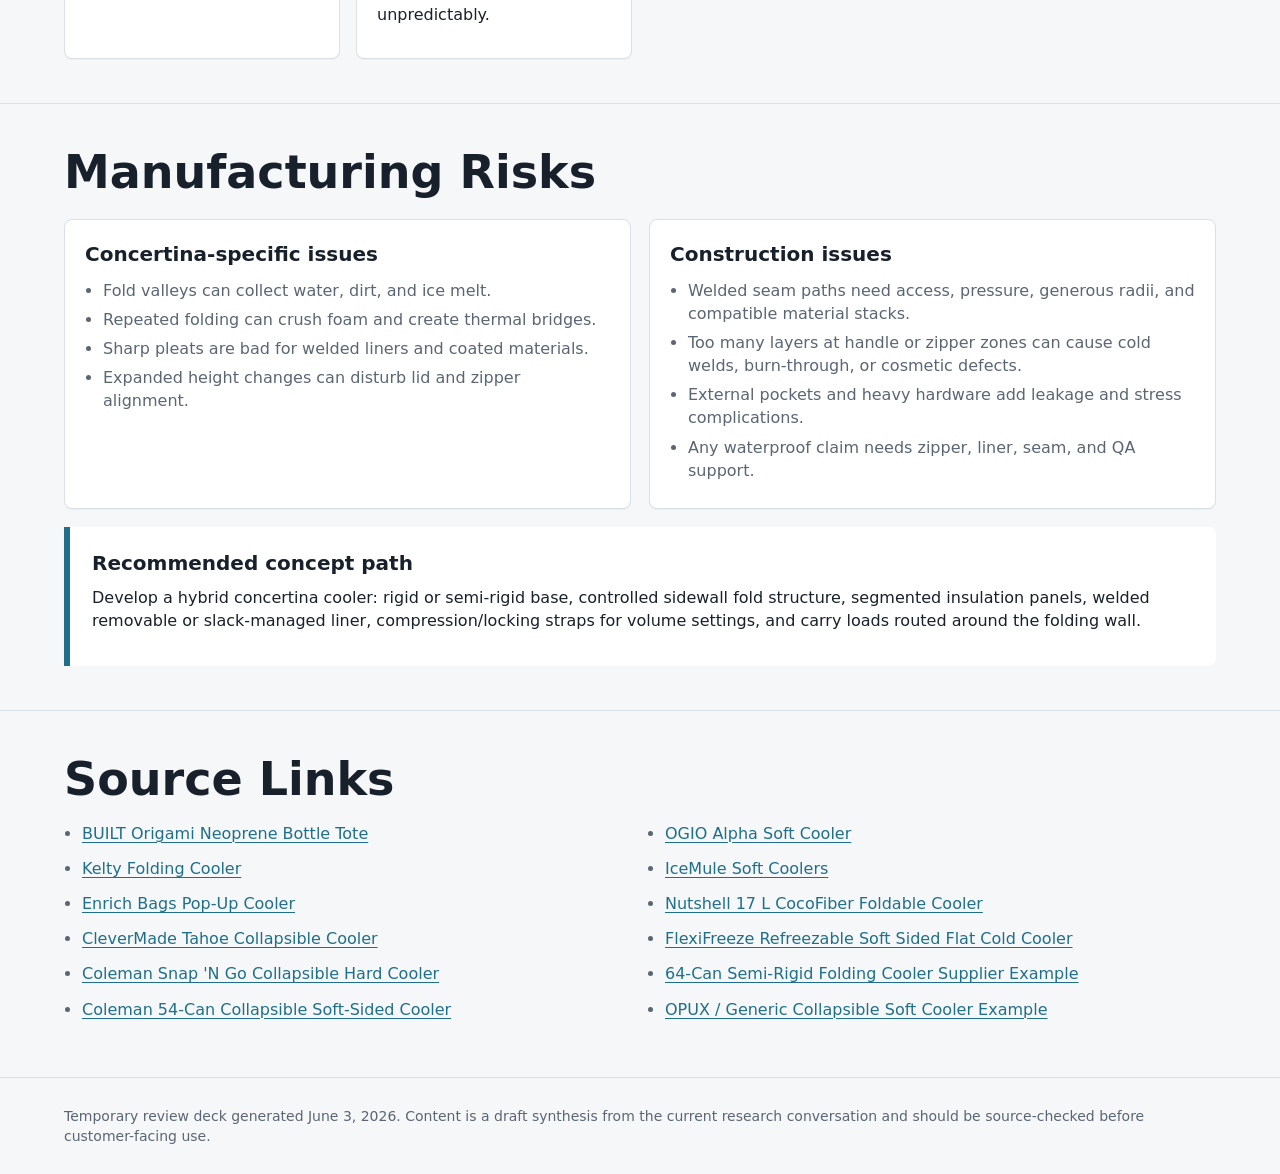
==== commit 59b1ab45: "Update concertina cooler reference deck states: index.html" ====
--- a/concertina-cooler-reference/index.html
+++ b/concertina-cooler-reference/index.html
@@ -136,6 +136,34 @@
       padding: 10px;
       background: white;
     }
+    .state-pair {
+      display: grid;
+      grid-template-columns: 1fr 1fr;
+      gap: 1px;
+      border-bottom: 1px solid var(--line);
+      background: var(--line);
+    }
+    .state-frame {
+      min-width: 0;
+      margin: 0;
+      background: white;
+    }
+    .state-frame img {
+      width: 100%;
+      aspect-ratio: 4 / 3;
+      object-fit: contain;
+      display: block;
+      padding: 10px;
+      background: white;
+    }
+    .state-frame figcaption {
+      padding: 0 10px 8px;
+      color: var(--muted);
+      font-size: 11px;
+      font-weight: 800;
+      text-transform: uppercase;
+      letter-spacing: .08em;
+    }
     .photo-note {
       margin: -4px 20px 0;
       color: var(--muted);
@@ -239,6 +267,10 @@
         gap: 8px;
         margin-top: 10px;
       }
+      #references .grid {
+        grid-template-columns: repeat(2, 1fr);
+        gap: 10px;
+      }
       .card {
         min-height: 0;
         padding: 10px;
@@ -257,6 +289,14 @@
       .card.visual ul { margin-bottom: 8px; }
       .photo-frame { aspect-ratio: 4 / 3; }
       .photo-frame img { padding: 5px; }
+      .state-frame img {
+        aspect-ratio: 4 / 3;
+        padding: 5px;
+      }
+      .state-frame figcaption {
+        padding: 0 5px 4px;
+        font-size: 7.5px;
+      }
       .photo-note { margin: -2px 9px 0; font-size: 8.5px; }
       .tag {
         margin-bottom: 4px;
@@ -317,7 +357,10 @@
       <p class="lead">These examples are not all direct competitors. Some are mechanism references, some are manufacturing references, and some are useful because they show what commodity fold-flat coolers already do.</p>
       <div class="grid">
         <article class="card visual">
-          <figure class="photo-frame"><img src="assets/built-neoprene-tote.jpg" alt="BUILT neoprene tote reference"></figure>
+          <div class="state-pair" aria-label="BUILT Origami Tote open and collapsed states">
+            <figure class="state-frame"><img src="assets/states/built-open.jpg" alt="BUILT Origami Tote open bottle-carry state"><figcaption>Open</figcaption></figure>
+            <figure class="state-frame"><img src="assets/states/built-collapsed.jpg" alt="BUILT Origami Tote compressed folded state"><figcaption>Collapsed</figcaption></figure>
+          </div>
           <span class="tag gold">Origami soft form</span>
           <h3>BUILT Origami Neoprene Tote</h3>
           <p class="photo-note">Photo reference supplied for the BUILT Origami Neoprene Wine Bottle Tote.</p>
@@ -329,7 +372,10 @@
           </ul>
         </article>
         <article class="card visual">
-          <figure class="photo-frame"><img src="assets/kelty-folding-cooler.jpg" alt="Kelty Folding Cooler product photo"></figure>
+          <div class="state-pair" aria-label="Kelty Folding Cooler open and collapsed states">
+            <figure class="state-frame"><img src="assets/states/kelty-open.jpg" alt="Kelty Folding Cooler open state"><figcaption>Open</figcaption></figure>
+            <figure class="state-frame"><img src="assets/states/kelty-collapsed.jpg" alt="Kelty Folding Cooler collapsed low storage state"><figcaption>Collapsed</figcaption></figure>
+          </div>
           <span class="tag green">Semi-rigid panels</span>
           <h3>Kelty Folding Cooler</h3>
           <p>Foldable cooler using fabric, molded PE foam panels, reinforced bottom details, and removable PEVA liner.</p>
@@ -340,7 +386,10 @@
           </ul>
         </article>
         <article class="card visual">
-          <figure class="photo-frame"><img src="assets/enrich-pop-up-cooler.jpg" alt="Enrich Bags pop-up cooler product photo"></figure>
+          <div class="state-pair" aria-label="Enrich Pop-Up Cooler open and collapsed states">
+            <figure class="state-frame"><img src="assets/states/enrich-open.webp" alt="Enrich Pop-Up Cooler open state"><figcaption>Open</figcaption></figure>
+            <figure class="state-frame"><img src="assets/states/enrich-collapsed.webp" alt="Enrich Pop-Up Cooler collapsed and detail state composite"><figcaption>Collapsed</figcaption></figure>
+          </div>
           <span class="tag red">Pop-up trolley</span>
           <h3>Enrich Pop-Up Cooler</h3>
           <p>Supplier example combining collapsible construction, welded leak-proof lining, telescopic handle, and wheels.</p>
@@ -351,7 +400,10 @@
           </ul>
         </article>
         <article class="card visual">
-          <figure class="photo-frame"><img src="assets/clevermade-tahoe.jpg" alt="CleverMade Tahoe collapsible cooler product photo"></figure>
+          <div class="state-pair" aria-label="CleverMade Tahoe open and collapsed states">
+            <figure class="state-frame"><img src="assets/states/clevermade-open.jpg" alt="CleverMade Tahoe open loaded state"><figcaption>Open</figcaption></figure>
+            <figure class="state-frame"><img src="assets/states/clevermade-collapsed.jpg" alt="CleverMade Tahoe collapsed storage state"><figcaption>Collapsed</figcaption></figure>
+          </div>
           <span class="tag green">Controlled collapse</span>
           <h3>CleverMade Tahoe</h3>
           <p>Collapsible soft cooler with SnapHinge-style side structure, metal rim, baseboard, and insulated liner.</p>
@@ -362,7 +414,10 @@
           </ul>
         </article>
         <article class="card visual">
-          <figure class="photo-frame"><img src="assets/coleman-snap-go.jpg" alt="Coleman Snap 'N Go collapsible hard cooler product photo"></figure>
+          <div class="state-pair" aria-label="Coleman Snap N Go open and collapsed states">
+            <figure class="state-frame"><img src="assets/states/coleman-snap-open.jpg" alt="Coleman Snap N Go open hard cooler state"><figcaption>Open</figcaption></figure>
+            <figure class="state-frame"><img src="assets/states/coleman-snap-collapsed.jpg" alt="Coleman Snap N Go collapsed hard cooler state"><figcaption>Collapsed</figcaption></figure>
+          </div>
           <span class="tag green">Hard cooler proof</span>
           <h3>Coleman Snap 'N Go</h3>
           <p>New collapsible hard-sided cooler family announced for 35, 45, and 55 qt formats.</p>
@@ -373,7 +428,10 @@
           </ul>
         </article>
         <article class="card visual">
-          <figure class="photo-frame"><img src="assets/coleman-54-can.jpg" alt="Coleman 54-can collapsible soft-sided cooler product photo"></figure>
+          <div class="state-pair" aria-label="Coleman 54-Can open and collapsed states">
+            <figure class="state-frame"><img src="assets/states/coleman54-open.jpg" alt="Coleman 54-can cooler open state"><figcaption>Open</figcaption></figure>
+            <figure class="state-frame"><img src="assets/states/coleman54-collapsed.jpg" alt="Coleman 54-can cooler folded flat state"><figcaption>Collapsed</figcaption></figure>
+          </div>
           <span class="tag">Mass-market soft cooler</span>
           <h3>Coleman 54-Can Collapsible</h3>
           <p>Large fold-flat soft cooler with leak-proof antimicrobial liner, shoulder strap, zipper, and pocketing.</p>
@@ -384,7 +442,10 @@
           </ul>
         </article>
         <article class="card visual">
-          <figure class="photo-frame"><img src="assets/ogio-alpha.jpg" alt="OGIO Alpha soft cooler product photo"></figure>
+          <div class="state-pair" aria-label="OGIO Alpha open and compressed states">
+            <figure class="state-frame"><img src="assets/states/ogio-open.jpg" alt="OGIO Alpha soft cooler front state"><figcaption>Open</figcaption></figure>
+            <figure class="state-frame"><img src="assets/states/ogio-collapsed.jpg" alt="OGIO Alpha soft cooler compression strap state"><figcaption>Compressed</figcaption></figure>
+          </div>
           <span class="tag">Compression control</span>
           <h3>OGIO Alpha Soft Cooler</h3>
           <p>Fold-flat 24-can cooler with welded PEVA liner, tote handles, shoulder strap, and top compression strap.</p>
@@ -395,7 +456,10 @@
           </ul>
         </article>
         <article class="card visual">
-          <figure class="photo-frame"><img src="assets/icemule-classic.jpg" alt="IceMule roll-top soft cooler product photo"></figure>
+          <div class="state-pair" aria-label="IceMule open and rolled states">
+            <figure class="state-frame"><img src="assets/states/icemule-open.jpg" alt="IceMule Classic filled roll-top state"><figcaption>Open</figcaption></figure>
+            <figure class="state-frame"><img src="assets/states/icemule-collapsed.jpg" alt="IceMule Classic rolled soft-body state"><figcaption>Rolled</figcaption></figure>
+          </div>
           <span class="tag gold">Roll-top soft body</span>
           <h3>IceMule</h3>
           <p>Waterproof roll-top soft cooler family that collapses or rolls down when empty.</p>
@@ -406,7 +470,10 @@
           </ul>
         </article>
         <article class="card visual">
-          <figure class="photo-frame"><img src="assets/nutshell-17l.jpg" alt="Nutshell 17L CocoFiber cooler product photo"></figure>
+          <div class="state-pair" aria-label="Nutshell cooler open and flat storage reference">
+            <figure class="state-frame"><img src="assets/states/nutshell-open.jpg" alt="Nutshell 17L cooler open product state"><figcaption>Open</figcaption></figure>
+            <figure class="state-frame"><img src="assets/states/nutshell-collapsed.jpg" alt="Nutshell 17L cooler flat-storage reference image"><figcaption>Flat Storage</figcaption></figure>
+          </div>
           <span class="tag gold">Flexible insulation</span>
           <h3>Nutshell 17L CocoFiber</h3>
           <p>Foldable cooler using coconut husk fiber insulation and a sustainability story.</p>
@@ -417,7 +484,10 @@
           </ul>
         </article>
         <article class="card visual">
-          <figure class="photo-frame"><img src="assets/flexifreeze-flat-cold.jpg" alt="FlexiFreeze flat cold cooler product photo"></figure>
+          <div class="state-pair" aria-label="FlexiFreeze open and packed states">
+            <figure class="state-frame"><img src="assets/states/flexifreeze-open.jpg" alt="FlexiFreeze cooler open state"><figcaption>Open</figcaption></figure>
+            <figure class="state-frame"><img src="assets/states/flexifreeze-collapsed.jpg" alt="FlexiFreeze cooler packed closed state"><figcaption>Closed</figcaption></figure>
+          </div>
           <span class="tag gold">Cold panel idea</span>
           <h3>FlexiFreeze Flat Cold Cooler</h3>
           <p>Fold-flat cooler with freezable ice cells integrated into the side structure.</p>
@@ -428,7 +498,10 @@
           </ul>
         </article>
         <article class="card visual">
-          <figure class="photo-frame"><img src="assets/supplier-64-can.jpg" alt="64-can semi-rigid supplier cooler product photo"></figure>
+          <div class="state-pair" aria-label="64-can supplier cooler open and folded reference">
+            <figure class="state-frame"><img src="assets/states/supplier-open.jpg" alt="64-can semi-rigid supplier cooler product state"><figcaption>Open</figcaption></figure>
+            <figure class="state-frame"><img src="assets/states/supplier-collapsed.jpg" alt="64-can semi-rigid supplier cooler folded-reference image"><figcaption>Folded Ref.</figcaption></figure>
+          </div>
           <span class="tag">Supplier benchmark</span>
           <h3>64-Can Semi-Rigid Supplier Example</h3>
           <p>Factory-style semi-rigid folding cooler reference with 600D polyester, heat-welded liner, and stated load capacity.</p>
@@ -439,7 +512,10 @@
           </ul>
         </article>
         <article class="card visual">
-          <figure class="photo-frame"><img src="assets/opux-cooler.jpg" alt="OPUX collapsible soft cooler product photo"></figure>
+          <div class="state-pair" aria-label="OPUX cooler open and closed states">
+            <figure class="state-frame"><img src="assets/states/opux-open.jpg" alt="OPUX cooler open access state"><figcaption>Open</figcaption></figure>
+            <figure class="state-frame"><img src="assets/states/opux-collapsed.jpg" alt="OPUX cooler closed carry state"><figcaption>Closed</figcaption></figure>
+          </div>
           <span class="tag">Commodity market</span>
           <h3>OPUX / Generic Collapsible Bags</h3>
           <p>Large soft-sided collapsible cooler bags sold through mass and business retail channels.</p>
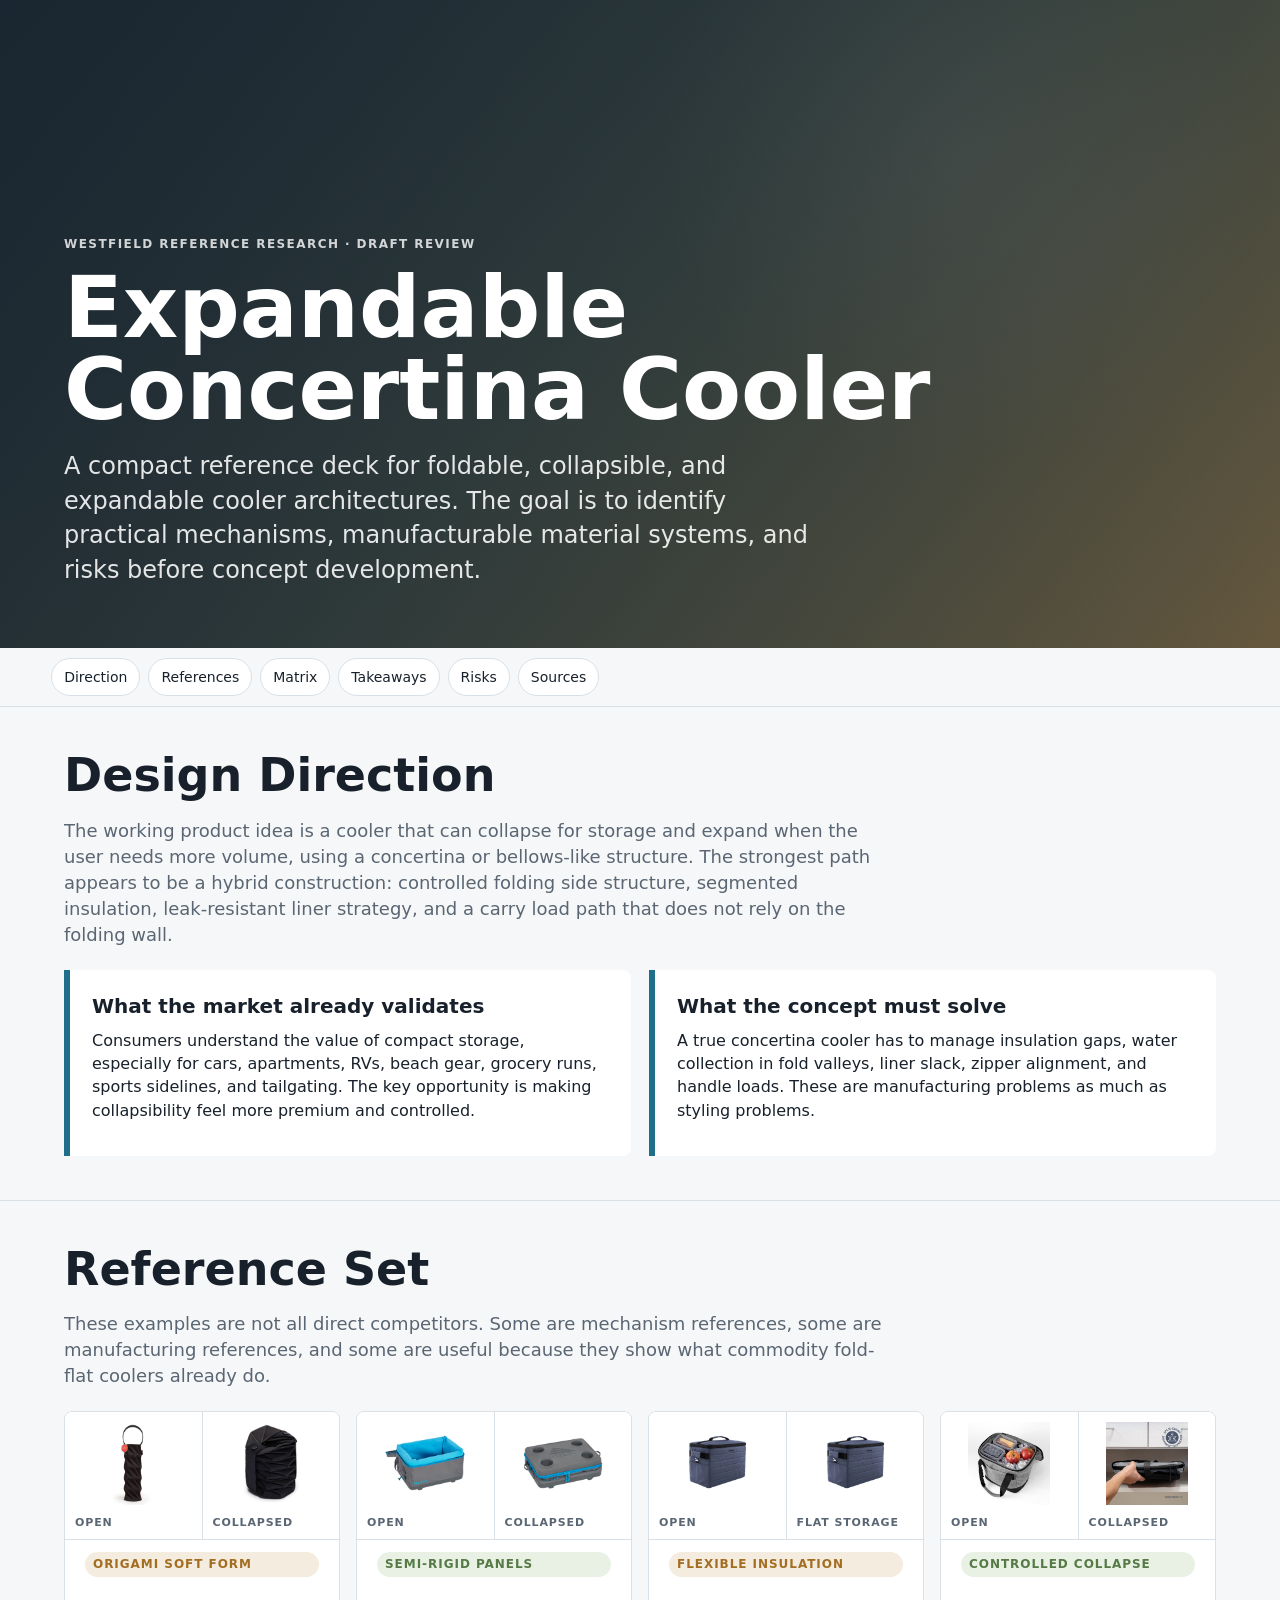
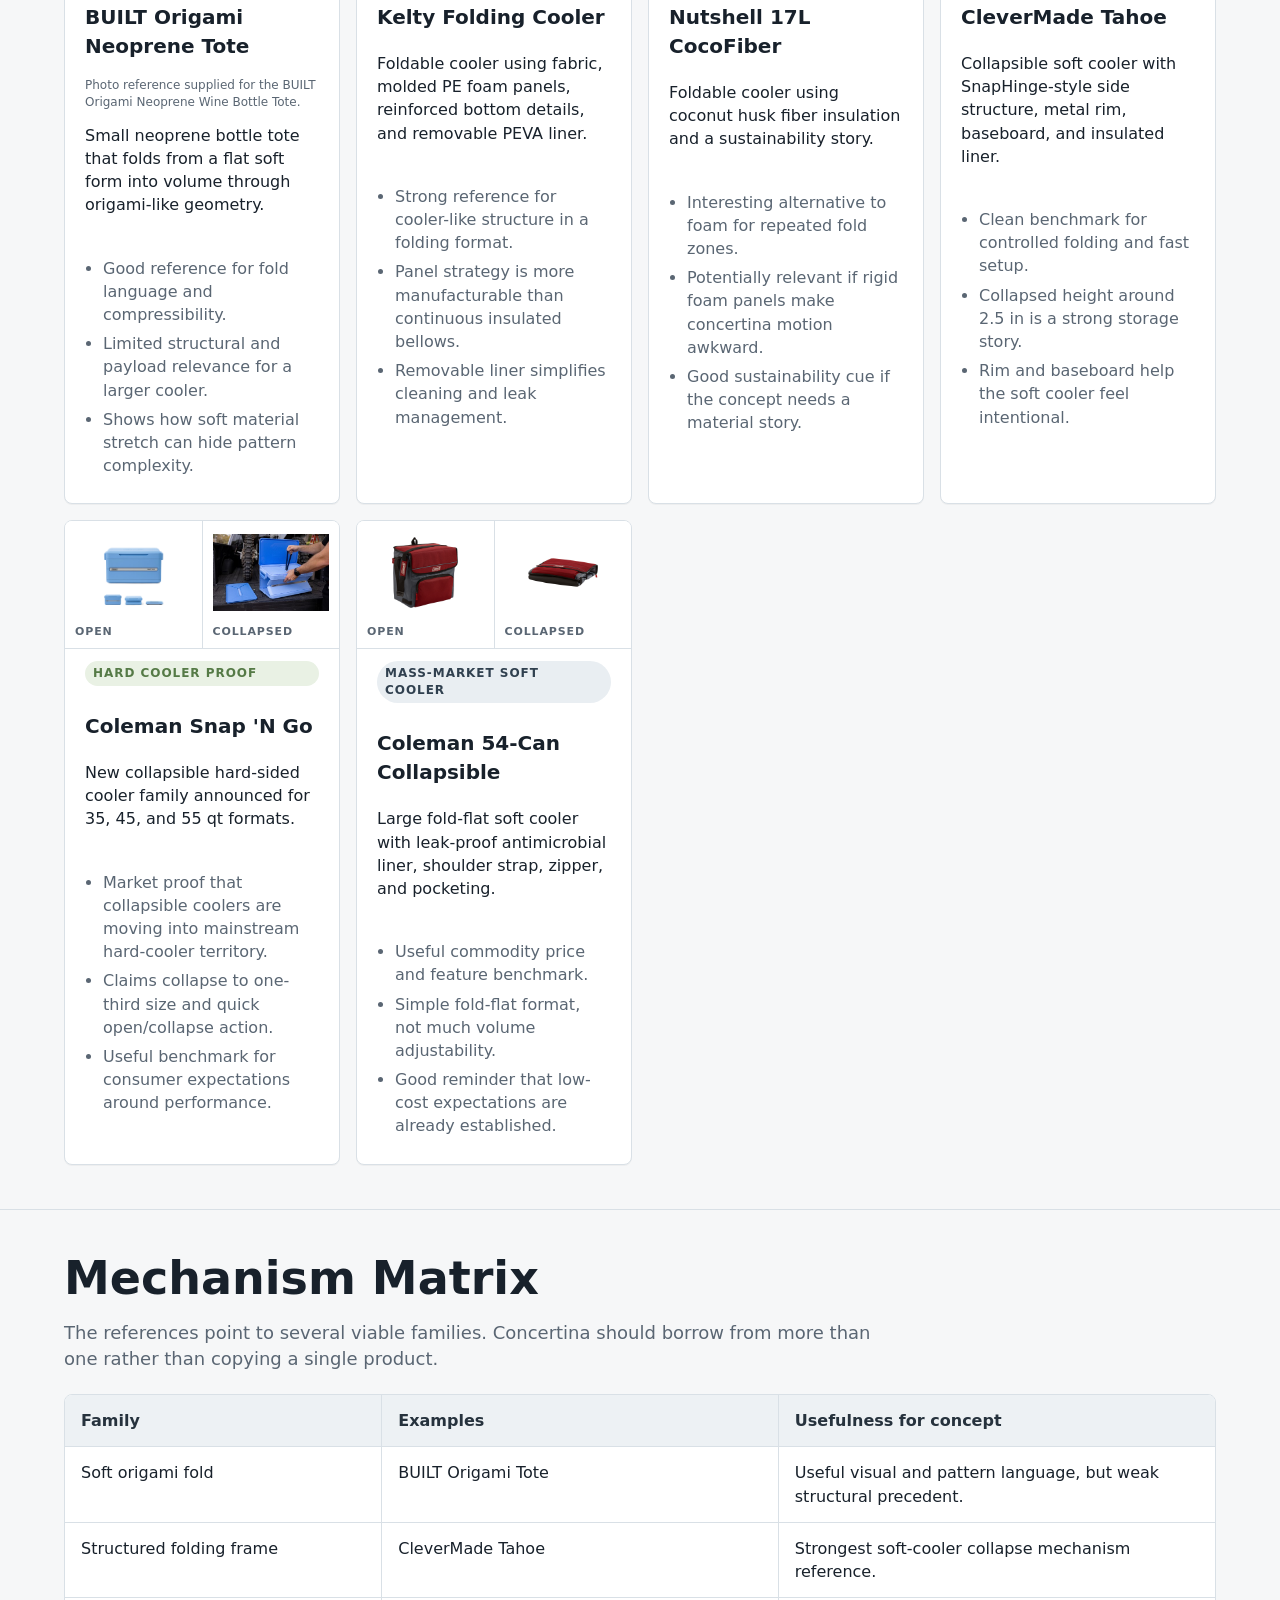
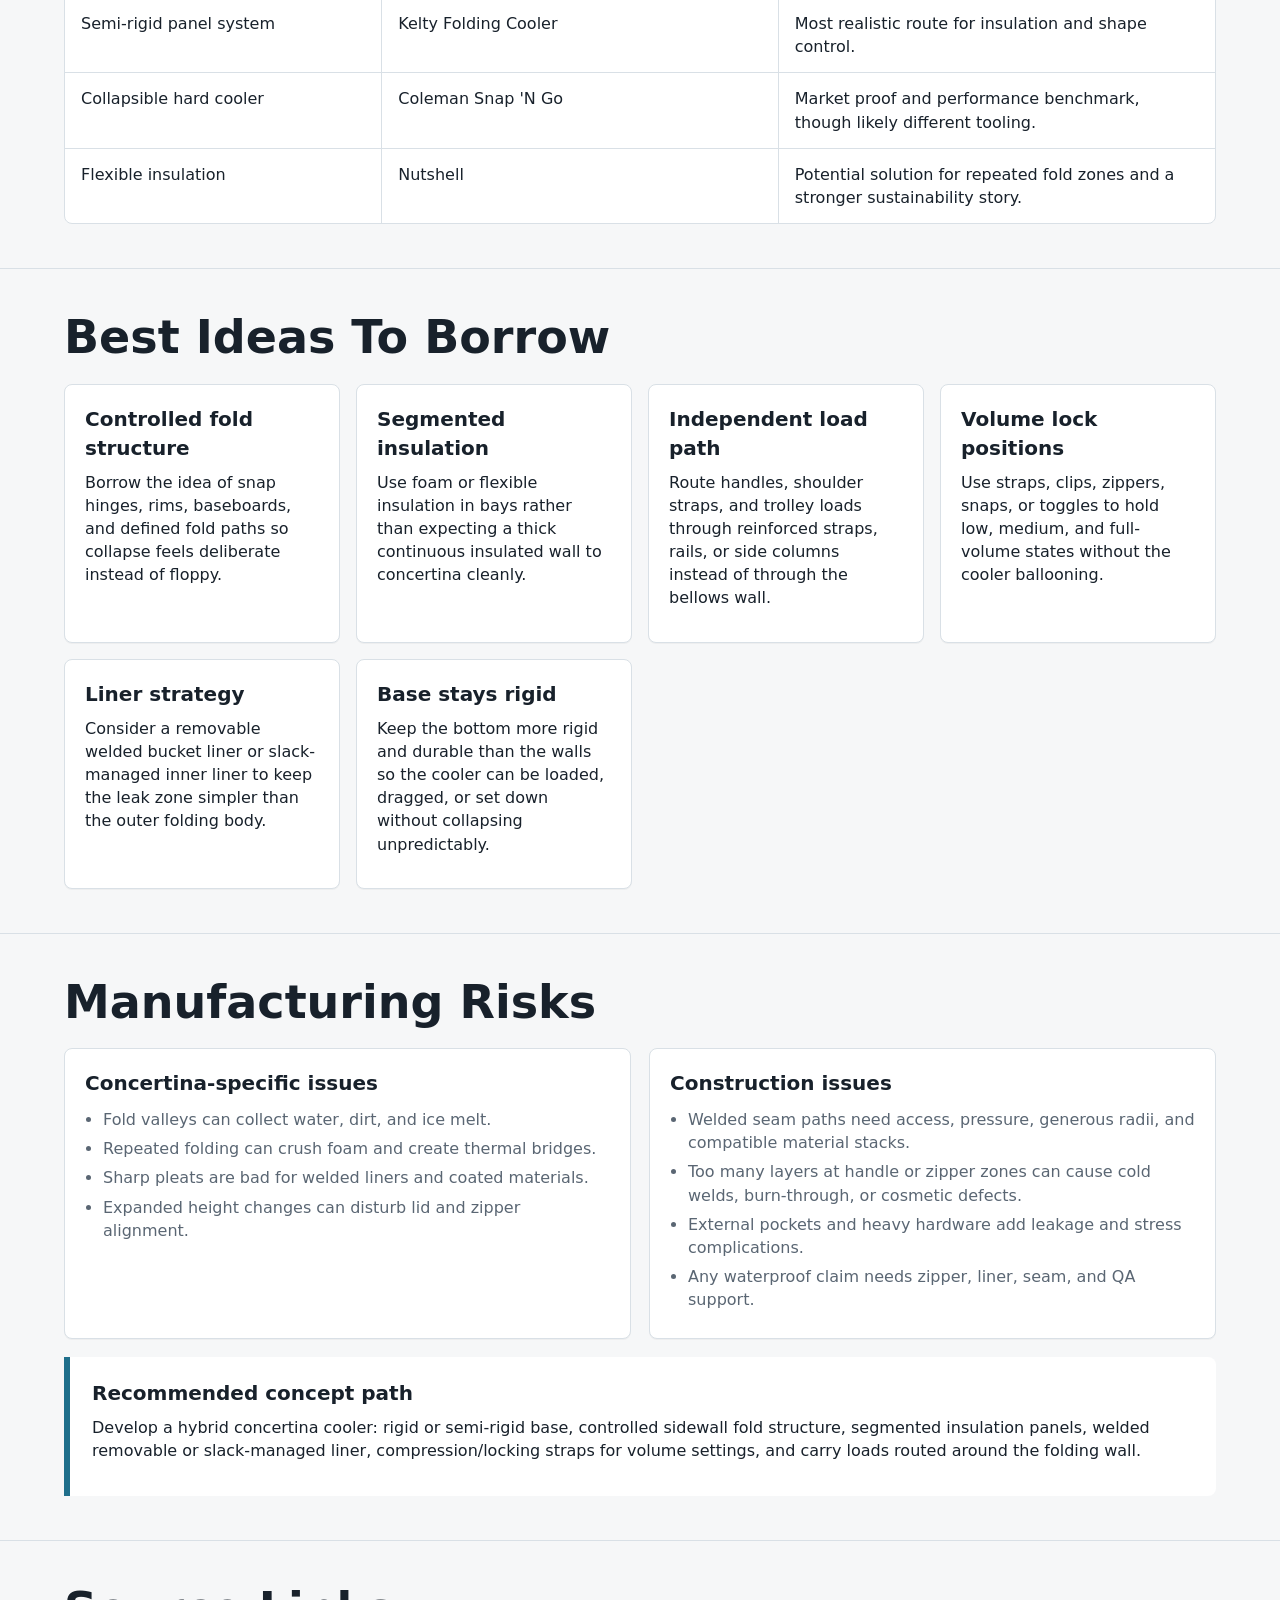
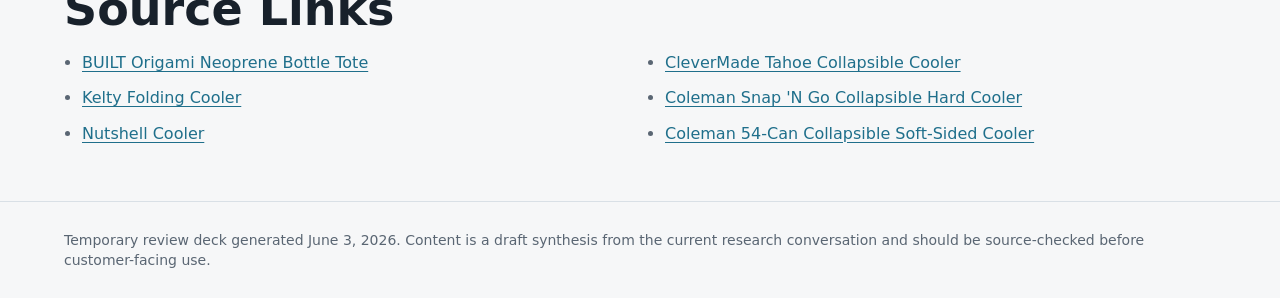
==== commit 536ea639: "Update concertina cooler deck references" ====
--- a/concertina-cooler-reference/index.html
+++ b/concertina-cooler-reference/index.html
@@ -386,17 +386,17 @@
           </ul>
         </article>
         <article class="card visual">
-          <div class="state-pair" aria-label="Enrich Pop-Up Cooler open and collapsed states">
-            <figure class="state-frame"><img src="assets/states/enrich-open.webp" alt="Enrich Pop-Up Cooler open state"><figcaption>Open</figcaption></figure>
-            <figure class="state-frame"><img src="assets/states/enrich-collapsed.webp" alt="Enrich Pop-Up Cooler collapsed and detail state composite"><figcaption>Collapsed</figcaption></figure>
+          <div class="state-pair" aria-label="Nutshell cooler open and flat storage reference">
+            <figure class="state-frame"><img src="assets/states/nutshell-open.jpg" alt="Nutshell 17L cooler open product state"><figcaption>Open</figcaption></figure>
+            <figure class="state-frame"><img src="assets/states/nutshell-collapsed.jpg" alt="Nutshell 17L cooler flat-storage reference image"><figcaption>Flat Storage</figcaption></figure>
           </div>
-          <span class="tag red">Pop-up trolley</span>
-          <h3>Enrich Pop-Up Cooler</h3>
-          <p>Supplier example combining collapsible construction, welded leak-proof lining, telescopic handle, and wheels.</p>
-          <ul>
-            <li>Useful manufacturing reference for welded liner claims.</li>
-            <li>Shows how hardware can dominate collapsible cooler architecture.</li>
-            <li>Important load-path reminder for larger capacity designs.</li>
+          <span class="tag gold">Flexible insulation</span>
+          <h3>Nutshell 17L CocoFiber</h3>
+          <p>Foldable cooler using coconut husk fiber insulation and a sustainability story.</p>
+          <ul>
+            <li>Interesting alternative to foam for repeated fold zones.</li>
+            <li>Potentially relevant if rigid foam panels make concertina motion awkward.</li>
+            <li>Good sustainability cue if the concept needs a material story.</li>
           </ul>
         </article>
         <article class="card visual">
@@ -441,90 +441,6 @@
             <li>Good reminder that low-cost expectations are already established.</li>
           </ul>
         </article>
-        <article class="card visual">
-          <div class="state-pair" aria-label="OGIO Alpha open and compressed states">
-            <figure class="state-frame"><img src="assets/states/ogio-open.jpg" alt="OGIO Alpha soft cooler front state"><figcaption>Open</figcaption></figure>
-            <figure class="state-frame"><img src="assets/states/ogio-collapsed.jpg" alt="OGIO Alpha soft cooler compression strap state"><figcaption>Compressed</figcaption></figure>
-          </div>
-          <span class="tag">Compression control</span>
-          <h3>OGIO Alpha Soft Cooler</h3>
-          <p>Fold-flat 24-can cooler with welded PEVA liner, tote handles, shoulder strap, and top compression strap.</p>
-          <ul>
-            <li>Compression strap is relevant for locking a smaller volume mode.</li>
-            <li>Welded liner language supports the premium soft-cooler direction.</li>
-            <li>Useful reference for a cleaner, less commodity visual style.</li>
-          </ul>
-        </article>
-        <article class="card visual">
-          <div class="state-pair" aria-label="IceMule open and rolled states">
-            <figure class="state-frame"><img src="assets/states/icemule-open.jpg" alt="IceMule Classic filled roll-top state"><figcaption>Open</figcaption></figure>
-            <figure class="state-frame"><img src="assets/states/icemule-collapsed.jpg" alt="IceMule Classic rolled soft-body state"><figcaption>Rolled</figcaption></figure>
-          </div>
-          <span class="tag gold">Roll-top soft body</span>
-          <h3>IceMule</h3>
-          <p>Waterproof roll-top soft cooler family that collapses or rolls down when empty.</p>
-          <ul>
-            <li>Strong reference for leak resistance and portability.</li>
-            <li>Roll-top architecture avoids zipper-lid alignment problems.</li>
-            <li>Less useful if the target product needs boxy access.</li>
-          </ul>
-        </article>
-        <article class="card visual">
-          <div class="state-pair" aria-label="Nutshell cooler open and flat storage reference">
-            <figure class="state-frame"><img src="assets/states/nutshell-open.jpg" alt="Nutshell 17L cooler open product state"><figcaption>Open</figcaption></figure>
-            <figure class="state-frame"><img src="assets/states/nutshell-collapsed.jpg" alt="Nutshell 17L cooler flat-storage reference image"><figcaption>Flat Storage</figcaption></figure>
-          </div>
-          <span class="tag gold">Flexible insulation</span>
-          <h3>Nutshell 17L CocoFiber</h3>
-          <p>Foldable cooler using coconut husk fiber insulation and a sustainability story.</p>
-          <ul>
-            <li>Interesting alternative to foam for repeated fold zones.</li>
-            <li>Potentially relevant if rigid foam panels make concertina motion awkward.</li>
-            <li>Good sustainability cue if the concept needs a material story.</li>
-          </ul>
-        </article>
-        <article class="card visual">
-          <div class="state-pair" aria-label="FlexiFreeze open and packed states">
-            <figure class="state-frame"><img src="assets/states/flexifreeze-open.jpg" alt="FlexiFreeze cooler open state"><figcaption>Open</figcaption></figure>
-            <figure class="state-frame"><img src="assets/states/flexifreeze-collapsed.jpg" alt="FlexiFreeze cooler packed closed state"><figcaption>Closed</figcaption></figure>
-          </div>
-          <span class="tag gold">Cold panel idea</span>
-          <h3>FlexiFreeze Flat Cold Cooler</h3>
-          <p>Fold-flat cooler with freezable ice cells integrated into the side structure.</p>
-          <ul>
-            <li>Suggests turning fold panels into cold-assist panels.</li>
-            <li>Could reduce reliance on loose ice in some use cases.</li>
-            <li>More relevant as a feature concept than a structure reference.</li>
-          </ul>
-        </article>
-        <article class="card visual">
-          <div class="state-pair" aria-label="64-can supplier cooler open and folded reference">
-            <figure class="state-frame"><img src="assets/states/supplier-open.jpg" alt="64-can semi-rigid supplier cooler product state"><figcaption>Open</figcaption></figure>
-            <figure class="state-frame"><img src="assets/states/supplier-collapsed.jpg" alt="64-can semi-rigid supplier cooler folded-reference image"><figcaption>Folded Ref.</figcaption></figure>
-          </div>
-          <span class="tag">Supplier benchmark</span>
-          <h3>64-Can Semi-Rigid Supplier Example</h3>
-          <p>Factory-style semi-rigid folding cooler reference with 600D polyester, heat-welded liner, and stated load capacity.</p>
-          <ul>
-            <li>Useful for manufacturing language and common material stacks.</li>
-            <li>Shows typical supplier claims around leak-proof liners.</li>
-            <li>Good reminder to validate real weld quality and load testing.</li>
-          </ul>
-        </article>
-        <article class="card visual">
-          <div class="state-pair" aria-label="OPUX cooler open and closed states">
-            <figure class="state-frame"><img src="assets/states/opux-open.jpg" alt="OPUX cooler open access state"><figcaption>Open</figcaption></figure>
-            <figure class="state-frame"><img src="assets/states/opux-collapsed.jpg" alt="OPUX cooler closed carry state"><figcaption>Closed</figcaption></figure>
-          </div>
-          <span class="tag">Commodity market</span>
-          <h3>OPUX / Generic Collapsible Bags</h3>
-          <p>Large soft-sided collapsible cooler bags sold through mass and business retail channels.</p>
-          <ul>
-            <li>Useful for price, size, feature, and visual baseline.</li>
-            <li>Usually not strong mechanism references.</li>
-            <li>Important to avoid designing something that feels like a generic bag with folds.</li>
-          </ul>
-        </article>
       </div>
     </div>
   </section>
@@ -537,10 +453,9 @@
         <div class="head">Family</div><div class="head">Examples</div><div class="head">Usefulness for concept</div>
         <div>Soft origami fold</div><div>BUILT Origami Tote</div><div>Useful visual and pattern language, but weak structural precedent.</div>
         <div>Structured folding frame</div><div>CleverMade Tahoe</div><div>Strongest soft-cooler collapse mechanism reference.</div>
-        <div>Semi-rigid panel system</div><div>Kelty Folding Cooler, supplier examples</div><div>Most realistic route for insulation and shape control.</div>
+        <div>Semi-rigid panel system</div><div>Kelty Folding Cooler</div><div>Most realistic route for insulation and shape control.</div>
         <div>Collapsible hard cooler</div><div>Coleman Snap 'N Go</div><div>Market proof and performance benchmark, though likely different tooling.</div>
-        <div>Roll/pack soft body</div><div>IceMule</div><div>Good for waterproofness and portability; less box-like.</div>
-        <div>Flexible insulation or cold panels</div><div>Nutshell, FlexiFreeze</div><div>Potential solution for fold zones and cooling performance.</div>
+        <div>Flexible insulation</div><div>Nutshell</div><div>Potential solution for repeated fold zones and a stronger sustainability story.</div>
       </div>
     </div>
   </section>
@@ -595,16 +510,10 @@
       <ul class="source-list">
         <li><a href="https://us.amazon.com/Built-OTW-BLK-Origami-Resistant-Neoprene/dp/B00E1GE8J8" target="_blank" rel="noreferrer">BUILT Origami Neoprene Bottle Tote</a></li>
         <li><a href="https://www.campingworld.com/kelty-folding-cooler-206275.html" target="_blank" rel="noreferrer">Kelty Folding Cooler</a></li>
-        <li><a href="https://enrichbags.en.made-in-china.com/product/SCwJNXsreVhd/China-24-Can-Pop-up-Cooler-Bag-Lightweight-Insulated-Waterproof-Portable-and-Collapsible-for-Travel-Picnics-Hiking-Camping-and-BBQ.html" target="_blank" rel="noreferrer">Enrich Bags Pop-Up Cooler</a></li>
+        <li><a href="https://nutshellcoolers.com/products/nutshell-cooler?variant=40534577578160&currency=USD&srsltid=AfmBOoqO0jvkU6VpYWD42c0I5MeMnsjaaj_kyOfi8kfIhE4dxrYQM9Nv#!" target="_blank" rel="noreferrer">Nutshell Cooler</a></li>
         <li><a href="https://www.clevermade.com/products/eco-tahoe-collapsible-cooler" target="_blank" rel="noreferrer">CleverMade Tahoe Collapsible Cooler</a></li>
         <li><a href="https://ir.newellbrands.com/node/30211/pdf" target="_blank" rel="noreferrer">Coleman Snap 'N Go Collapsible Hard Cooler</a></li>
         <li><a href="https://www.campingworld.com/coleman-54-can-collapsible-soft-sided-cooler-742496.html" target="_blank" rel="noreferrer">Coleman 54-Can Collapsible Soft-Sided Cooler</a></li>
-        <li><a href="https://www.golfdiscount.com/products/ogio-2025-soft-cooler" target="_blank" rel="noreferrer">OGIO Alpha Soft Cooler</a></li>
-        <li><a href="https://icemule.com/" target="_blank" rel="noreferrer">IceMule Soft Coolers</a></li>
-        <li><a href="https://www.rei.com/product/249129/nutshell-coolers-17-l-cocofiber-foldable-cooler" target="_blank" rel="noreferrer">Nutshell 17 L CocoFiber Foldable Cooler</a></li>
-        <li><a href="https://flexifreeze.com/products/refreezable-soft-sided-cooler" target="_blank" rel="noreferrer">FlexiFreeze Refreezable Soft Sided Flat Cold Cooler</a></li>
-        <li><a href="https://www.cooler-bag.com/Mobile-Cooler/64-can-large-semi-rigid-soft-folding-collapsible-cooler_product4080.html" target="_blank" rel="noreferrer">64-Can Semi-Rigid Folding Cooler Supplier Example</a></li>
-        <li><a href="https://business.walmart.com/ip/OPUX-Cooler-Bag-60-Cans-Insulated-Soft-Collapsible-Portable-Cooler-Soft-Sided-Leakproof-Cooler-Beach-Camping-Shoulder-Strap-Ice-Chest-Travel-Road-Tri/16573770132" target="_blank" rel="noreferrer">OPUX / Generic Collapsible Soft Cooler Example</a></li>
       </ul>
     </div>
   </section>
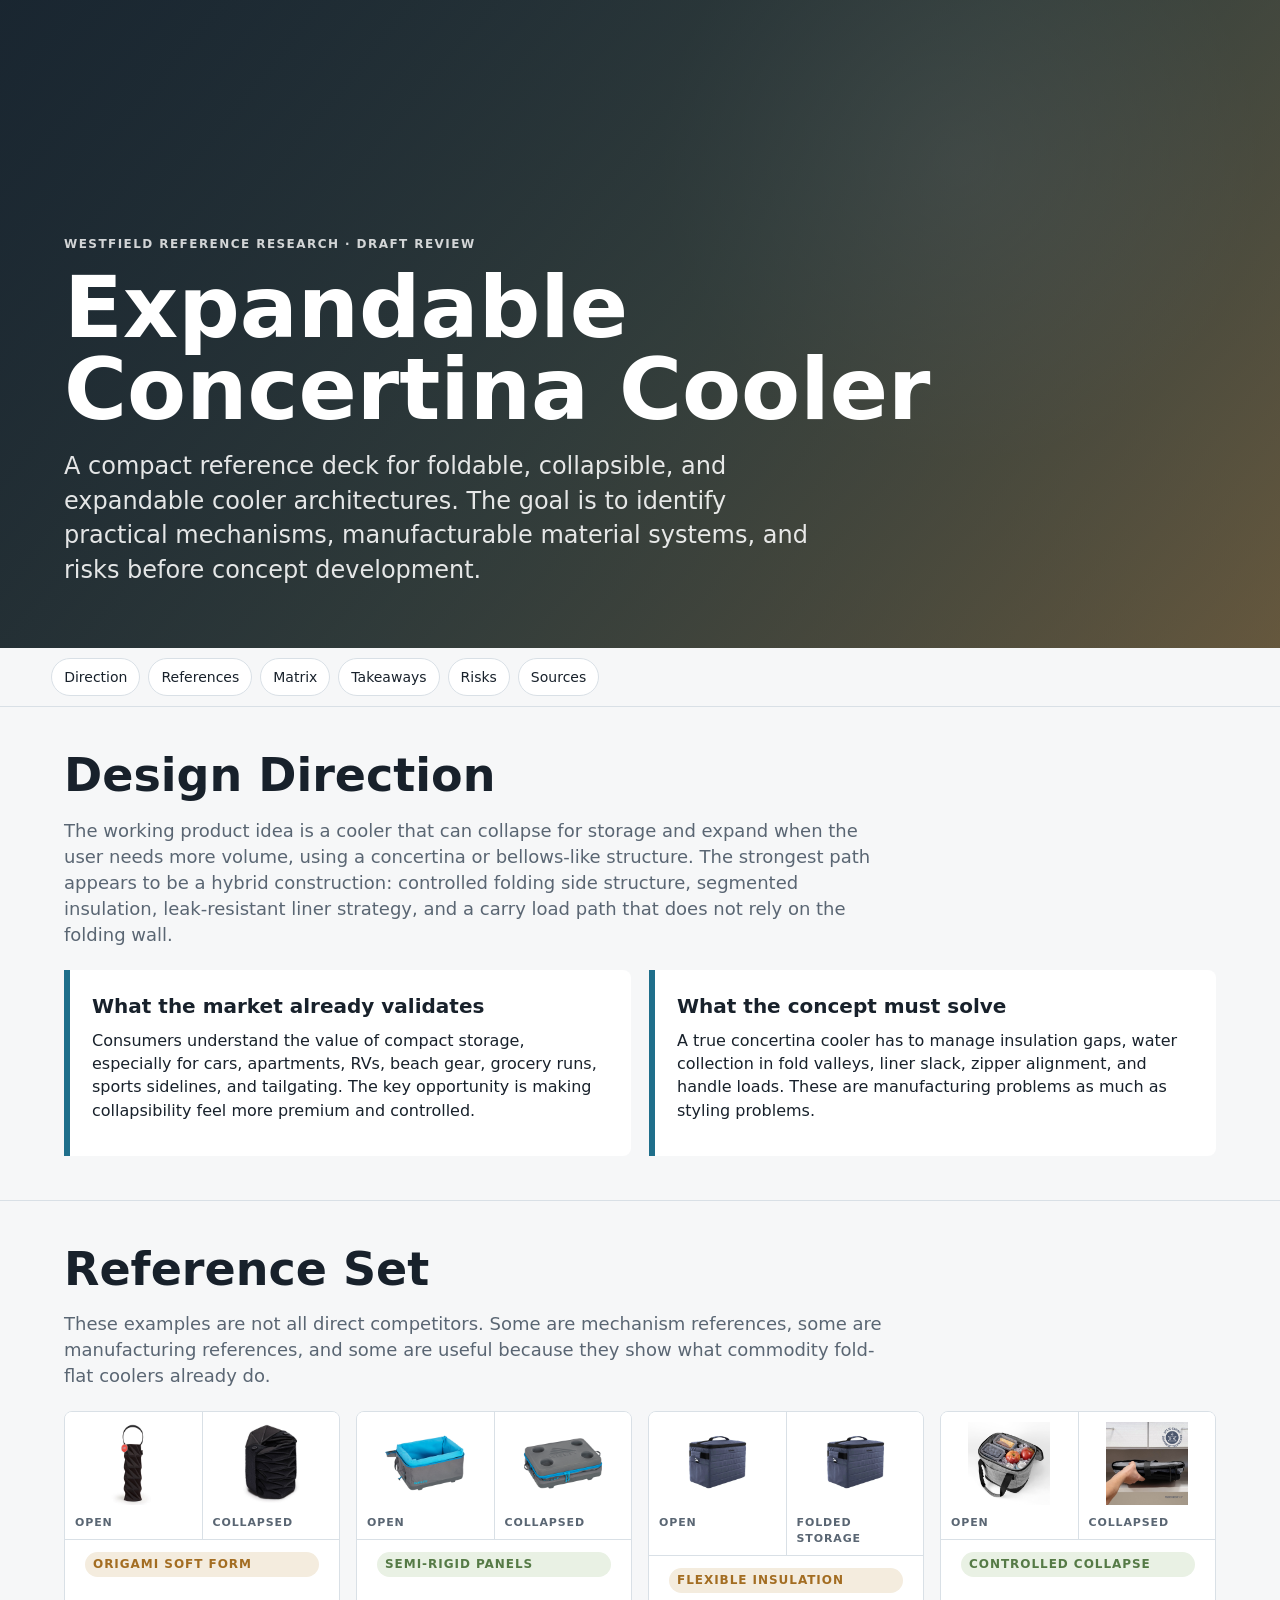
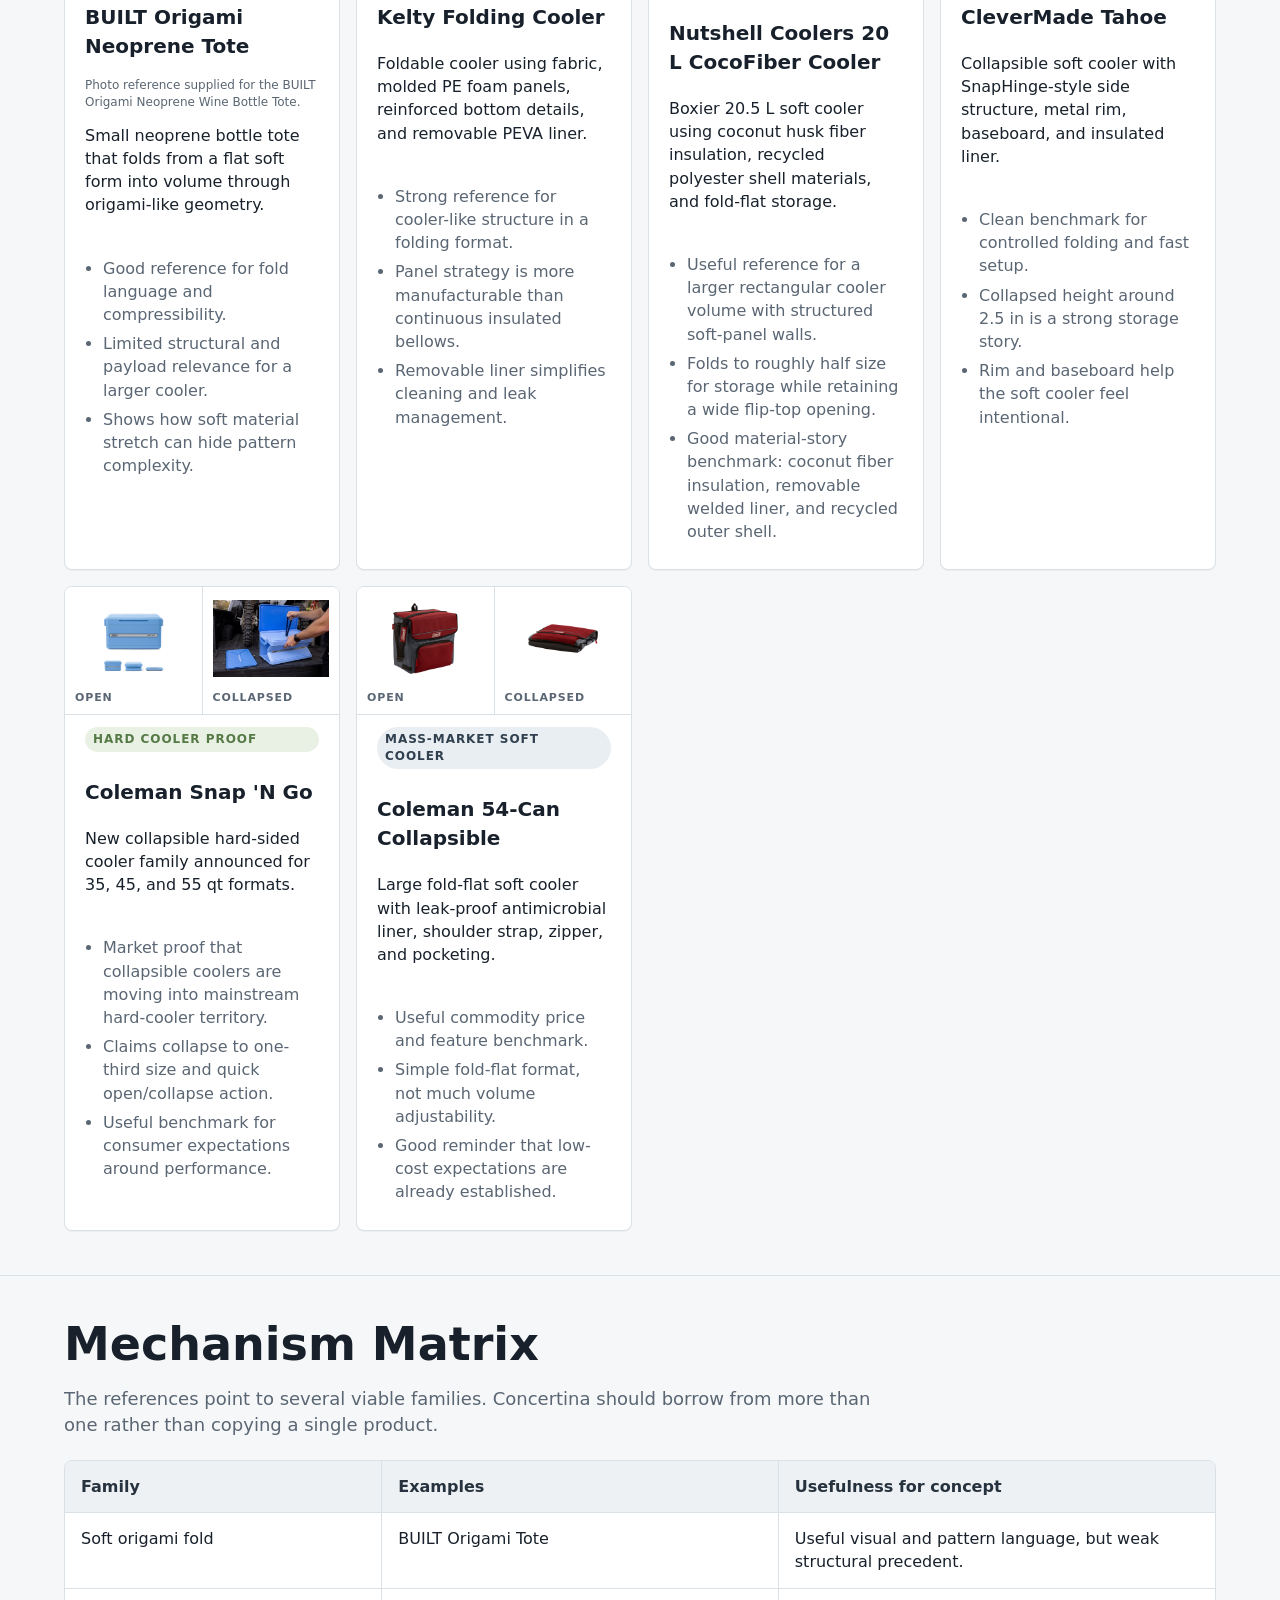
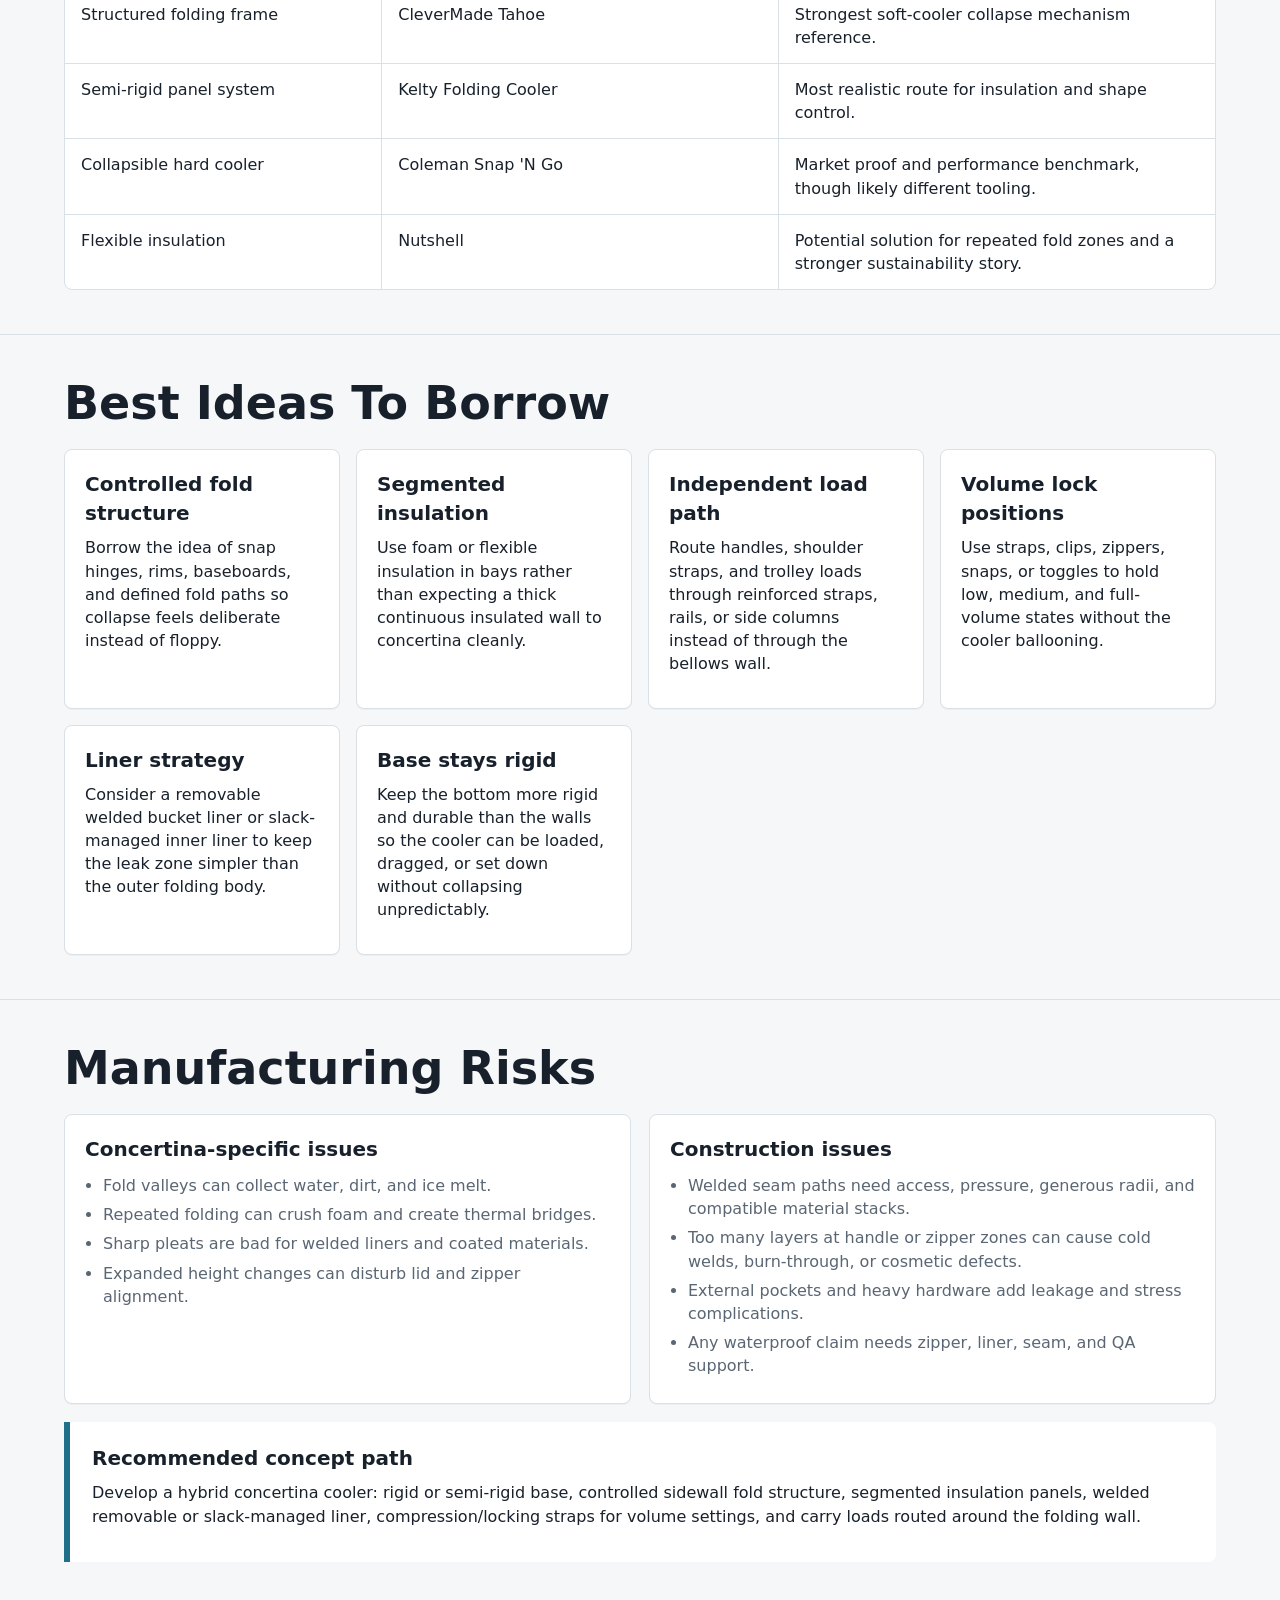
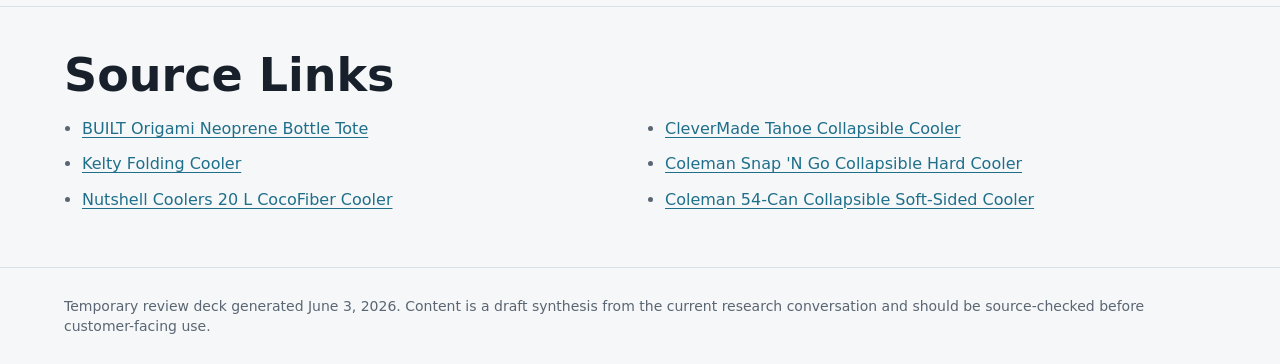
==== commit 2aa8f3a4: "Correct Nutshell 20L cooler reference deck" ====
--- a/concertina-cooler-reference/index.html
+++ b/concertina-cooler-reference/index.html
@@ -386,17 +386,17 @@
           </ul>
         </article>
         <article class="card visual">
-          <div class="state-pair" aria-label="Nutshell cooler open and flat storage reference">
-            <figure class="state-frame"><img src="assets/states/nutshell-open.jpg" alt="Nutshell 17L cooler open product state"><figcaption>Open</figcaption></figure>
-            <figure class="state-frame"><img src="assets/states/nutshell-collapsed.jpg" alt="Nutshell 17L cooler flat-storage reference image"><figcaption>Flat Storage</figcaption></figure>
+          <div class="state-pair" aria-label="Nutshell 20 L cooler open and folded-storage reference">
+            <figure class="state-frame"><img src="assets/states/nutshell-open.jpg" alt="Nutshell 20 L CocoFiber cooler open product state"><figcaption>Open</figcaption></figure>
+            <figure class="state-frame"><img src="assets/states/nutshell-collapsed.jpg" alt="Nutshell 20 L CocoFiber cooler folded-storage reference image"><figcaption>Folded Storage</figcaption></figure>
           </div>
           <span class="tag gold">Flexible insulation</span>
-          <h3>Nutshell 17L CocoFiber</h3>
-          <p>Foldable cooler using coconut husk fiber insulation and a sustainability story.</p>
-          <ul>
-            <li>Interesting alternative to foam for repeated fold zones.</li>
-            <li>Potentially relevant if rigid foam panels make concertina motion awkward.</li>
-            <li>Good sustainability cue if the concept needs a material story.</li>
+          <h3>Nutshell Coolers 20 L CocoFiber Cooler</h3>
+          <p>Boxier 20.5 L soft cooler using coconut husk fiber insulation, recycled polyester shell materials, and fold-flat storage.</p>
+          <ul>
+            <li>Useful reference for a larger rectangular cooler volume with structured soft-panel walls.</li>
+            <li>Folds to roughly half size for storage while retaining a wide flip-top opening.</li>
+            <li>Good material-story benchmark: coconut fiber insulation, removable welded liner, and recycled outer shell.</li>
           </ul>
         </article>
         <article class="card visual">
@@ -510,7 +510,7 @@
       <ul class="source-list">
         <li><a href="https://us.amazon.com/Built-OTW-BLK-Origami-Resistant-Neoprene/dp/B00E1GE8J8" target="_blank" rel="noreferrer">BUILT Origami Neoprene Bottle Tote</a></li>
         <li><a href="https://www.campingworld.com/kelty-folding-cooler-206275.html" target="_blank" rel="noreferrer">Kelty Folding Cooler</a></li>
-        <li><a href="https://nutshellcoolers.com/products/nutshell-cooler?variant=40534577578160&currency=USD&srsltid=AfmBOoqO0jvkU6VpYWD42c0I5MeMnsjaaj_kyOfi8kfIhE4dxrYQM9Nv#!" target="_blank" rel="noreferrer">Nutshell Cooler</a></li>
+        <li><a href="https://www.rei.com/product/249128/nutshell-coolers-20-l-cocofiber-cooler" target="_blank" rel="noreferrer">Nutshell Coolers 20 L CocoFiber Cooler</a></li>
         <li><a href="https://www.clevermade.com/products/eco-tahoe-collapsible-cooler" target="_blank" rel="noreferrer">CleverMade Tahoe Collapsible Cooler</a></li>
         <li><a href="https://ir.newellbrands.com/node/30211/pdf" target="_blank" rel="noreferrer">Coleman Snap 'N Go Collapsible Hard Cooler</a></li>
         <li><a href="https://www.campingworld.com/coleman-54-can-collapsible-soft-sided-cooler-742496.html" target="_blank" rel="noreferrer">Coleman 54-Can Collapsible Soft-Sided Cooler</a></li>
